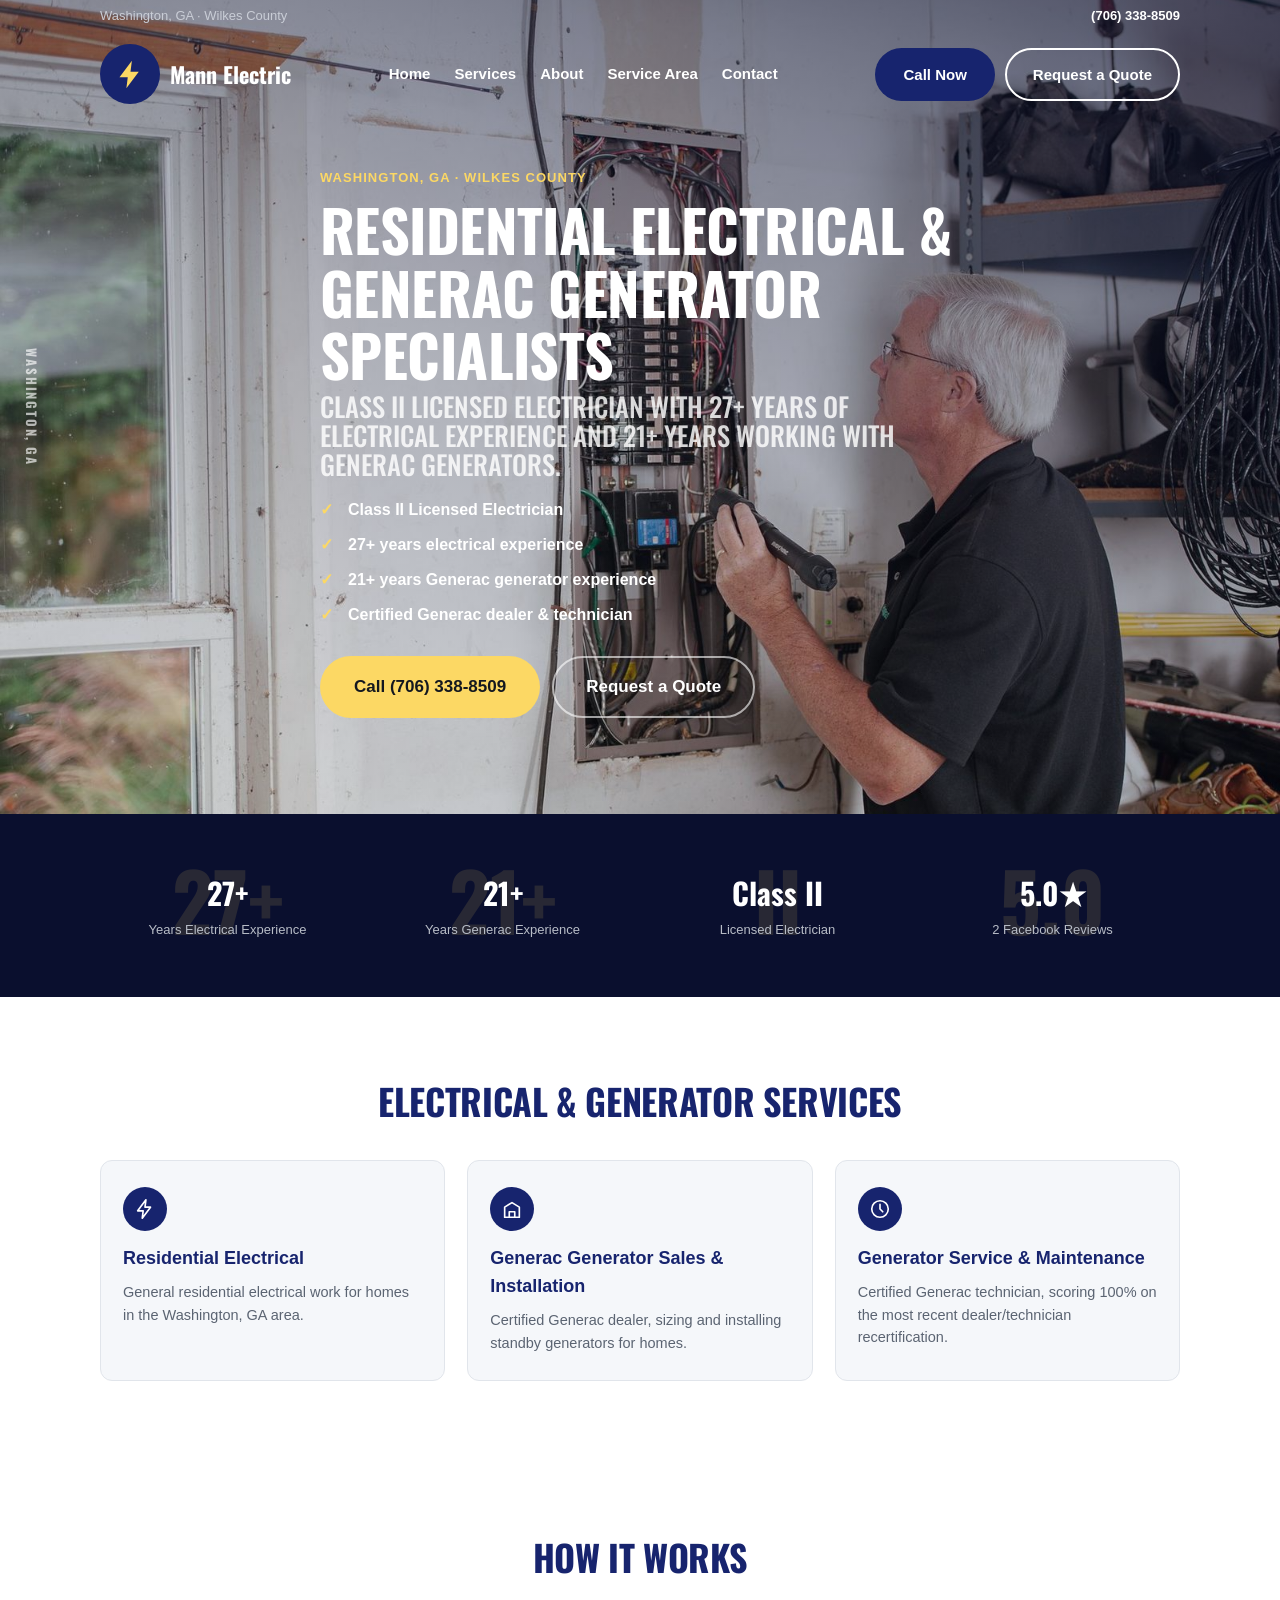
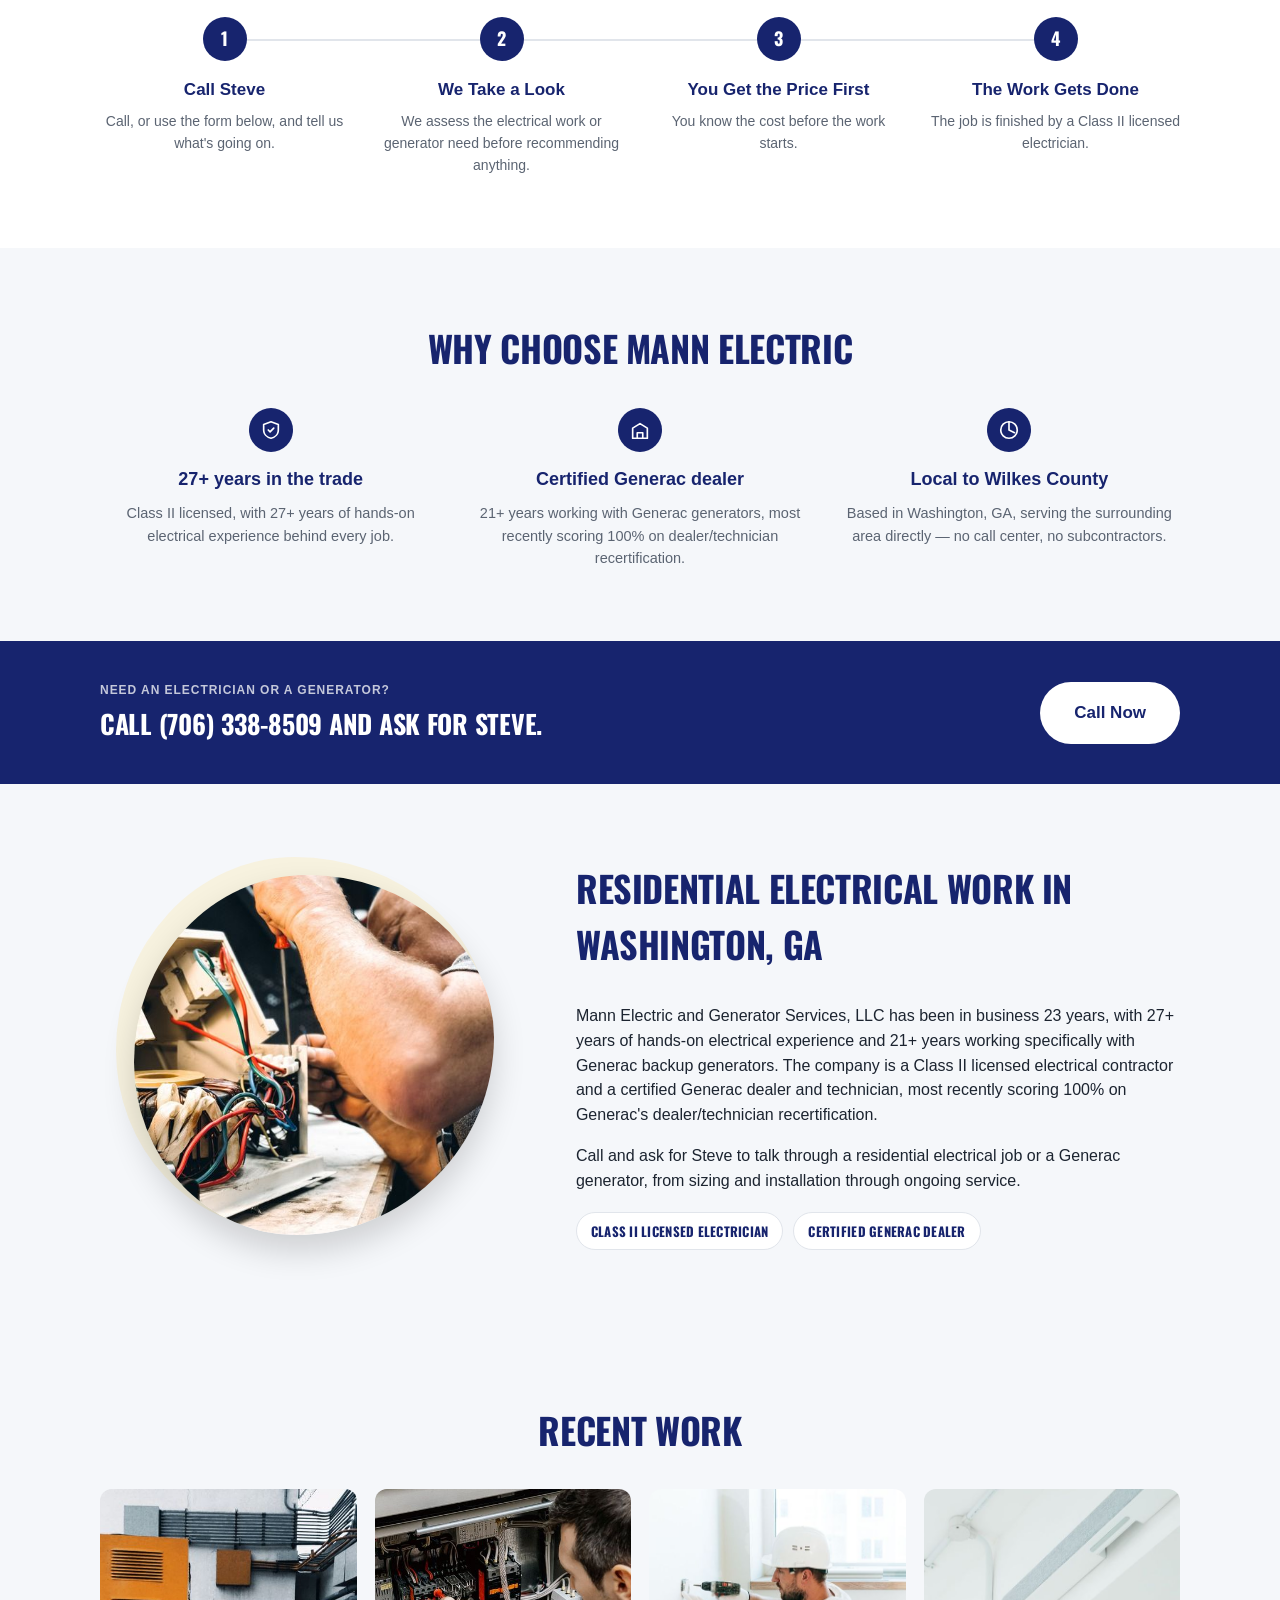
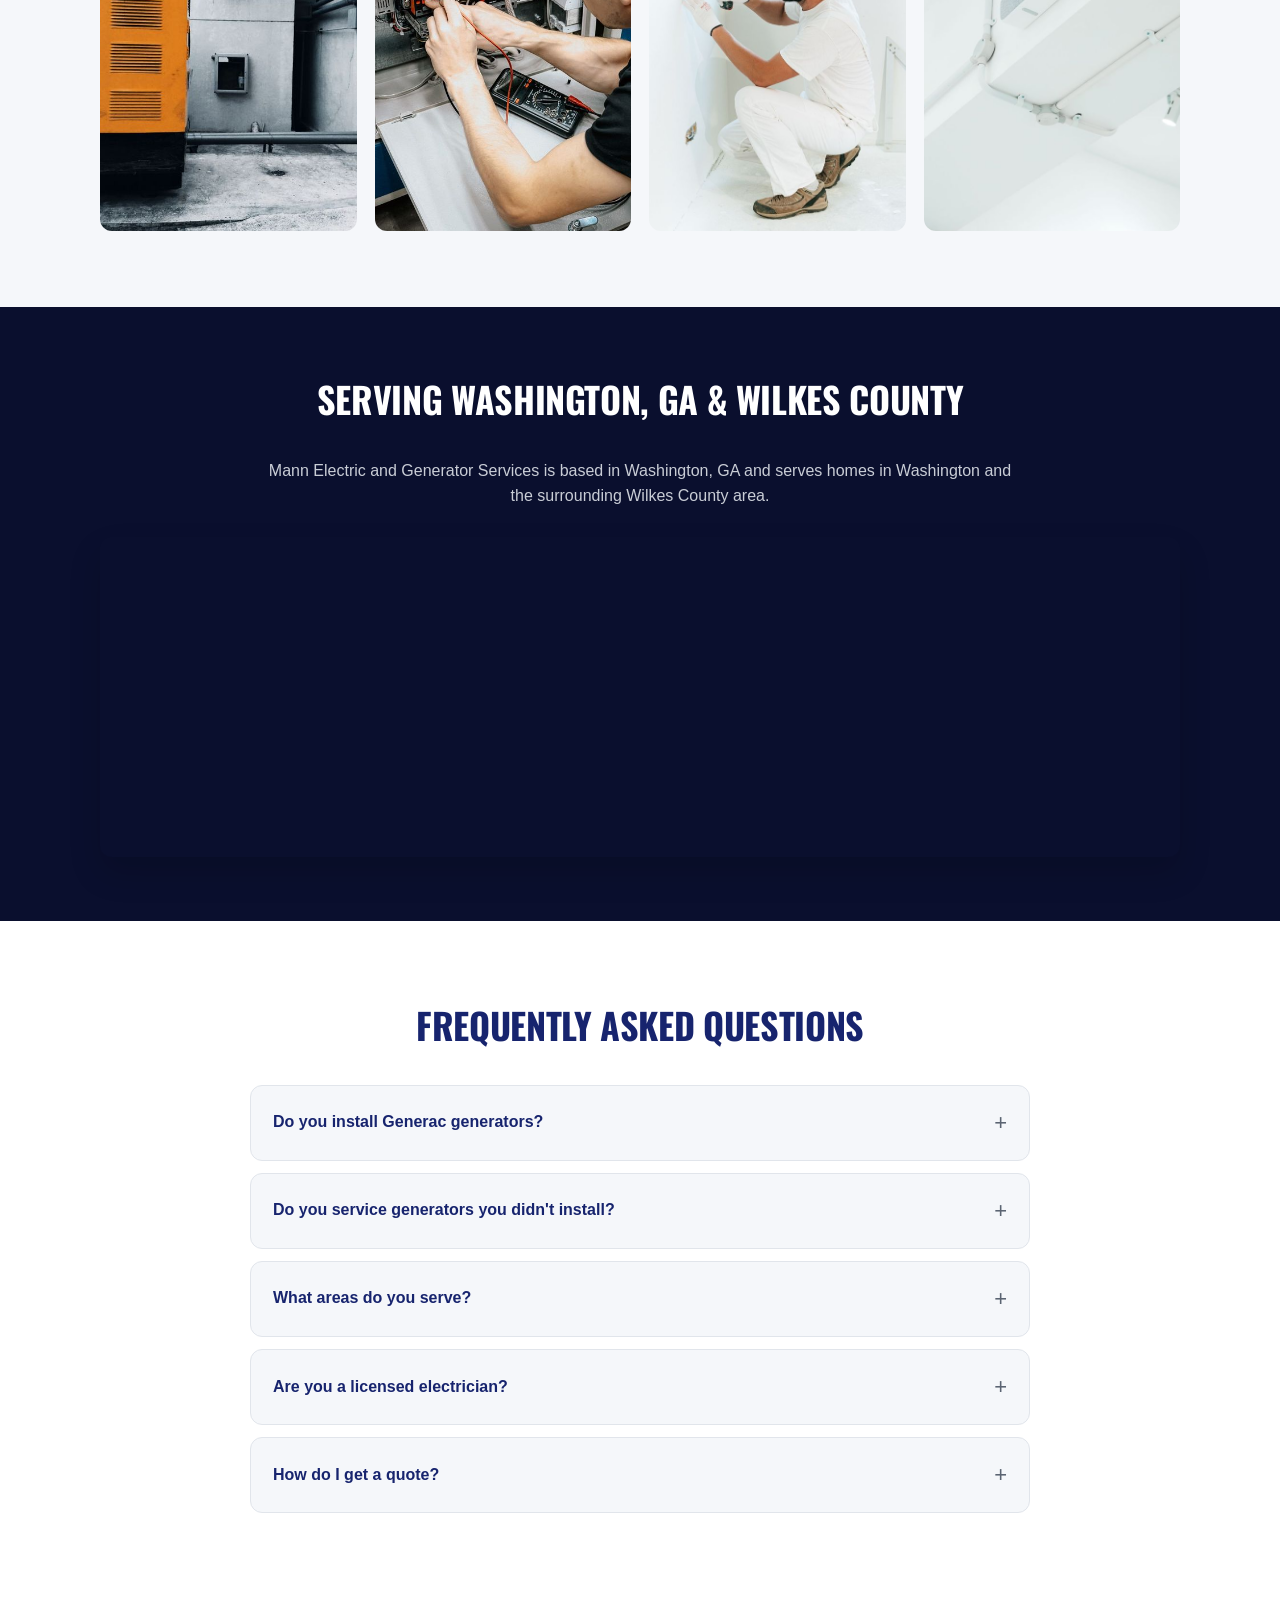
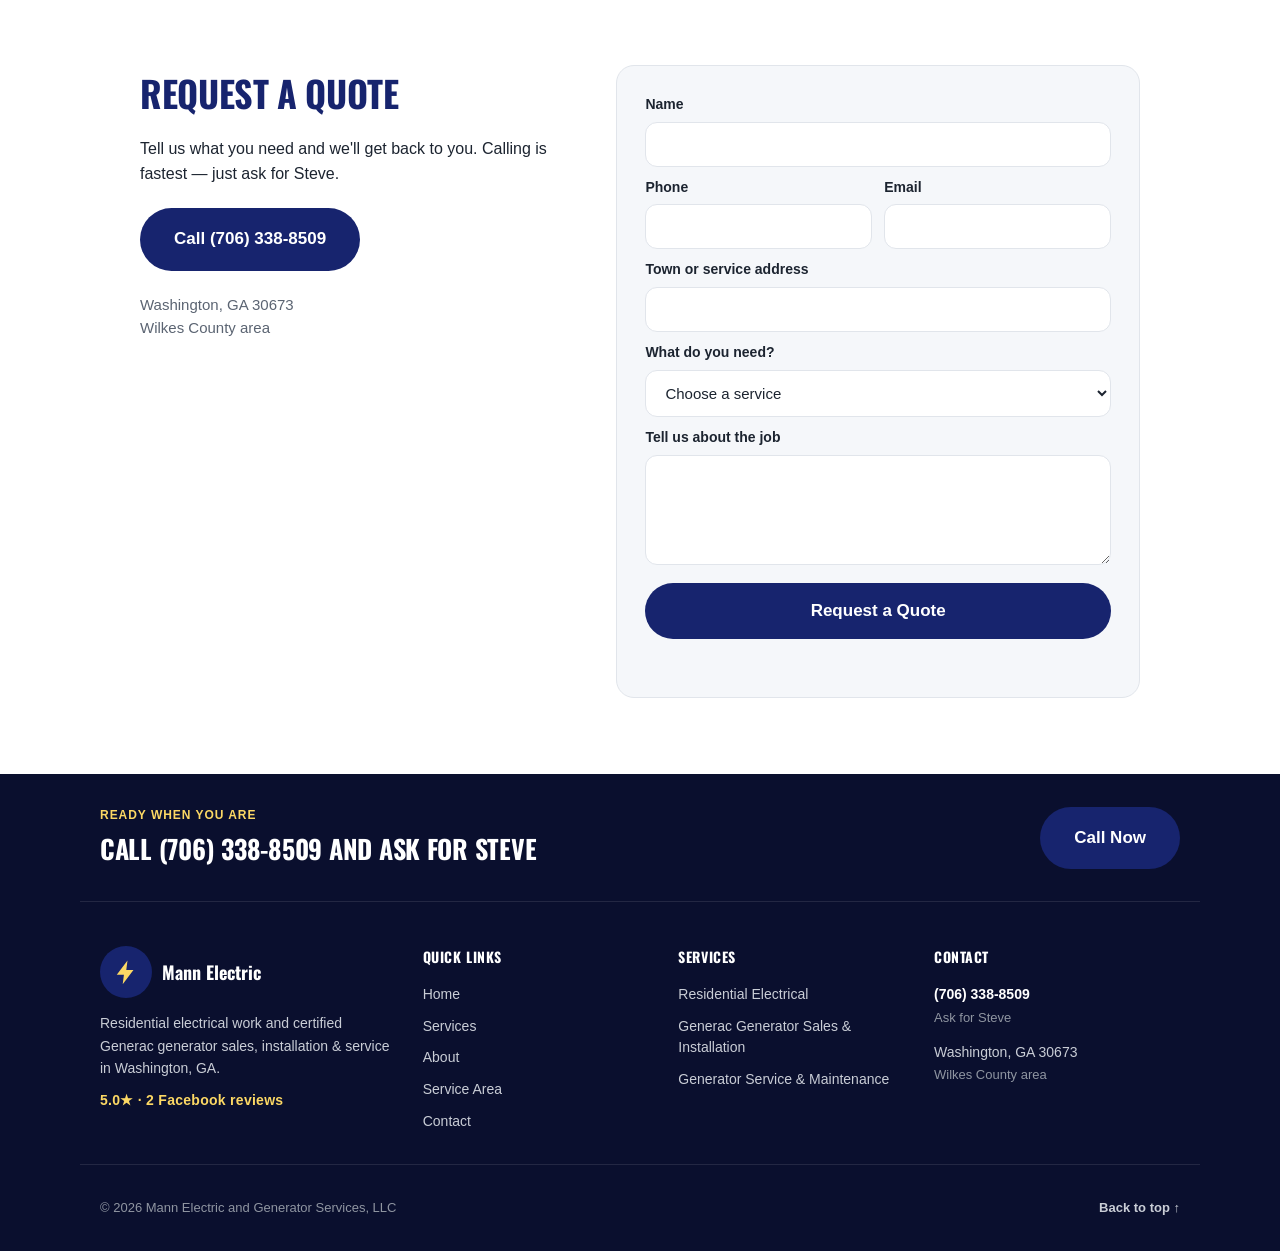
==== index.html @ 455d9d8c "Free homepage rebuild for Mann Electric and Generator Services, LLC (Washington, GA) Built with the " ====
<!DOCTYPE html>
<!--
  Built from the WLM electrician-website-generator base for Mann Electric and Generator Services, LLC
  (Washington, GA). Sourced facts only — see README.md for what is real vs stock and why several base
  sections (Reviews testimonials, Guarantee band, hours, email) were reduced or dropped: no verbatim
  review text, no stated hours, no guarantee, and no published email were found for this prospect.
  Section order: header, hero, stats, services, how it works, why us, CTA banner, about, gallery +
  lightbox, service area, FAQ, contact form, footer, sticky call bar.
-->
<html lang="en">
<head>
<meta charset="UTF-8">
<meta name="viewport" content="width=device-width, initial-scale=1.0">
<title>Washington, GA Electrician &amp; Generac Dealer | Mann Electric</title>
<meta name="description" content="Residential electrical work and certified Generac generator sales, installation &amp; service in Washington, GA. Class II licensed. Call (706) 338-8509.">
<meta name="robots" content="index, follow">
<meta property="og:type" content="website">
<meta property="og:site_name" content="Mann Electric and Generator Services, LLC">
<meta property="og:title" content="Washington, GA Electrician &amp; Generac Dealer | Mann Electric">
<meta property="og:description" content="Residential electrical work and certified Generac generator sales, installation &amp; service in Washington, GA. Call (706) 338-8509.">
<meta property="og:locale" content="en_US">
<meta name="twitter:card" content="summary_large_image">
<meta name="twitter:title" content="Washington, GA Electrician &amp; Generac Dealer | Mann Electric">
<meta name="twitter:description" content="Residential electrical work and certified Generac generator sales, installation &amp; service in Washington, GA.">
<!-- TODO before launch: add <link rel="canonical">, og:url, and og:image / twitter:image
     (needs a real domain and a hosted image; a data: URI won't work for social scrapers). -->
<script type="application/ld+json">
{
  "@context": "https://schema.org",
  "@type": "Electrician",
  "name": "Mann Electric and Generator Services, LLC",
  "telephone": "+1-706-338-8509",
  "address": { "@type": "PostalAddress", "addressLocality": "Washington", "addressRegion": "GA", "postalCode": "30673", "addressCountry": "US" },
  "areaServed": [{ "@type": "City", "name": "Washington, GA" }],
  "sameAs": ["https://www.facebook.com/p/Mann-Electric-and-Generator-Services-LLC-100090410940254/"]
}
</script>
<link rel="preconnect" href="https://fonts.googleapis.com">
<link rel="preconnect" href="https://fonts.gstatic.com" crossorigin>
<link href="https://fonts.googleapis.com/css2?family=Oswald:wght@500;700&family=Playfair+Display:wght@600&display=swap" rel="stylesheet">
<style>
/* ============ Design tokens ============
   Swap these per-business. Pull the primary/accent from the business's real
   logo/brand if they have one — sample the actual pixel colors (PIL/Pillow)
   rather than eyeballing a hex value, it's consistently more accurate.
   Otherwise this navy/amber pairing reads as "trades/trust" without looking
   like a template. Keep it to ONE dominant accent color doing all the
   CTA/heading work; a second brand color (if any) should stay a sparing
   accent (underlines, stat ghost numerals) rather than a second competing
   button color. Dark sections use a near-black ink rather than a second
   brand color — see "Modern visual design patterns" in references/patterns.md. */
:root {
  --color-primary: #17246e;   /* SWAP: brand primary (pixel-sample the logo) */
  --color-primary-dark: #0e1850;
  --color-ink: #0a0f2e;          /* near-black — full-bleed section bands */
  --color-accent: #fcd864; /* SWAP: brand accent (CTA on hero, ghost numerals, footer rating) */       /* amber — sparing use only (underlines, ghost numerals) */
  --color-accent-dark: #e6bd3a;
  --color-text: #1c2430;
  --color-text-muted: #5b6472;
  --color-bg: #ffffff;
  --color-bg-alt: #f5f7fa;
  --color-border: #e1e5eb;
  --font-body: -apple-system, BlinkMacSystemFont, "Segoe UI", Roboto, Helvetica, Arial, sans-serif;
  --font-heading: "Oswald", var(--font-body);
  --radius: 12px;
  --radius-pill: 999px;
  --shadow: 0 2px 10px rgba(0,0,0,.08);
  --shadow-lift: 0 16px 32px rgba(0,0,0,.16);
}

* { box-sizing: border-box; }
html { scroll-behavior: smooth; }
body {
  margin: 0;
  font-family: var(--font-body);
  color: var(--color-text);
  background: var(--color-bg);
  line-height: 1.55;
}
img { max-width: 100%; display: block; }
a { color: inherit; }
.wrap { max-width: 1120px; margin: 0 auto; padding: 0 20px; }

.skip-link {
  position: absolute; left: -999px; top: 0; background: #fff; color: #000;
  padding: 10px 16px; z-index: 100;
}
.skip-link:focus { left: 10px; top: 10px; }

/* Scroll-reveal: opacity + slight rise, disabled outright for reduced-motion.
   Motion is decoration only — never applied to phone numbers or CTAs. */
.reveal { opacity: 0; transform: translateY(16px); transition: opacity .5s ease, transform .5s ease; }
.reveal.is-visible { opacity: 1; transform: translateY(0); }
@media (prefers-reduced-motion: reduce) {
  .reveal { opacity: 1; transform: none; transition: none; }
}

/* ============ Buttons ============ */
.btn {
  display: inline-block;
  padding: 13px 26px;
  border-radius: var(--radius-pill);
  font-weight: 600;
  text-decoration: none;
  border: 2px solid transparent;
  cursor: pointer;
  font-size: 15px;
  transition: background .15s ease, color .15s ease, border-color .15s ease, transform .15s ease;
}
.btn-primary { background: var(--color-primary); color: #fff; }
.btn-primary:hover { background: var(--color-primary-dark); }
.btn-outline { background: transparent; border-color: currentColor; }
.btn-outline:hover { background: rgba(0,0,0,.05); }
.btn-lg { padding: 16px 32px; font-size: 17px; }

/* ============ Header (transparent over the full-bleed hero photo, solid once scrolled) ============
   position: absolute at rest — NOT sticky — so the hero photo starts at true y=0 behind it;
   .is-scrolled (toggled in the footer script as soon as scrollY > 12) switches it to fixed with
   a solid background, which is normal sticky-header behavior for the rest of the page. */
.site-header { position: absolute; top: 0; left: 0; right: 0; z-index: 50; }
.site-header.is-scrolled { position: fixed; }

/* Once the header is fixed (scrolled), a bare anchor jump (skip-link, back-to-top, the footer's
   real #services link) lands the target flush with the viewport's true top — right where the
   fixed header now sits, burying the section's own heading under it. scroll-margin-top offsets
   the landing spot by the scrolled header's real height (measured: ~98px desktop, ~53px under
   the 640px breakpoint where the topbar is already hidden) plus a little breathing room. */
#main, #services, #about, #reviews, #service-area, #contact { scroll-margin-top: 112px; }
@media (max-width: 640px) {
  #main, #services, #about, #reviews, #service-area, #contact { scroll-margin-top: 66px; }
}

.topbar {
  background: transparent;
  color: #c9cdd6;
  font-size: 13px;
  transition: background .3s ease;
}
.site-header.is-scrolled .topbar { background: var(--color-ink); }
.topbar-inner {
  display: flex; flex-wrap: wrap; gap: 8px 20px;
  justify-content: space-between; align-items: center;
  padding: 6px 20px;
}
.topbar-phone { color: #fff; font-weight: 700; text-decoration: none; }
/* The topbar is sticky-header chrome that eats a disproportionate chunk of a
   phone viewport on every scroll position. The phone number is already a
   persistent nav button and a persistent bottom bar on mobile, so the topbar
   (hours + address) is redundant below this width — drop it to give content
   the room back. */
@media (max-width: 640px) {
  .topbar { display: none; }
}

.main-nav {
  display: flex; align-items: center; justify-content: space-between;
  gap: 16px; padding: 12px 20px;
  background: transparent;
  border-bottom: 1px solid transparent;
  transition: padding .2s ease, box-shadow .2s ease, background .3s ease, border-color .3s ease, backdrop-filter .3s ease;
}
.site-header.is-scrolled .main-nav {
  padding: 6px 20px; box-shadow: var(--shadow);
  background: rgba(255,255,255,.9);
  backdrop-filter: saturate(180%) blur(8px);
  border-bottom-color: var(--color-border);
}
.logo { display: flex; align-items: center; gap: 10px; text-decoration: none; }
.logo-badge {
  width: 60px; height: 60px; border-radius: 50%; overflow: hidden;
  position: relative; flex-shrink: 0; background: #fff;
  box-shadow: inset 0 0 0 1px var(--color-border);
  transition: width .2s ease, height .2s ease;
}
.site-header.is-scrolled .logo-badge { width: 46px; height: 46px; }
.logo-badge img { width: 100%; height: 100%; object-fit: cover; }
.logo-text {
  font-family: var(--font-heading); font-size: 22px; font-weight: 700;
  color: var(--color-primary); letter-spacing: -0.01em; text-transform: uppercase;
}
.nav-links { list-style: none; display: flex; gap: 24px; margin: 0; padding: 0; }
.nav-links a { text-decoration: none; font-weight: 600; font-size: 15px; color: #fff; transition: color .3s ease; }
.site-header.is-scrolled .nav-links a { color: var(--color-text); }
.nav-links a:hover { color: var(--color-accent); }
.site-header.is-scrolled .nav-links a:hover { color: var(--color-primary); }
.nav-ctas { display: flex; gap: 10px; }
.nav-ctas .btn-outline { border-color: #fff; color: #fff; transition: color .3s ease, border-color .3s ease; }
.site-header.is-scrolled .nav-ctas .btn-outline { border-color: var(--color-primary); color: var(--color-primary); }

/* Hamburger toggle — hidden on desktop, shown under the mobile breakpoint */
.menu-toggle {
  display: none; flex-direction: column; justify-content: center; align-items: center;
  gap: 5px; width: 40px; height: 40px; padding: 8px; margin: 0;
  background: transparent; border: none; cursor: pointer; flex-shrink: 0;
}
.menu-toggle span {
  display: block; width: 100%; height: 2px; background: #fff;
  border-radius: 2px; transition: transform .2s ease, opacity .2s ease, background .3s ease;
}
.site-header.is-scrolled .menu-toggle span { background: var(--color-primary); }
.menu-toggle[aria-expanded="true"] span:nth-child(1) { transform: translateY(7px) rotate(45deg); }
.menu-toggle[aria-expanded="true"] span:nth-child(2) { opacity: 0; }
.menu-toggle[aria-expanded="true"] span:nth-child(3) { transform: translateY(-7px) rotate(-45deg); }

/* Mobile dropdown menu — holds the nav links AND the Call/Estimate buttons on
   mobile, since there's no room for them in the header bar itself. Anchored
   under the header as a floating panel so it overlays the page instead of
   pushing content down. */
.mobile-menu {
  display: none;
  position: absolute; top: 100%; left: 0; right: 0;
  background: #fff; border-bottom: 1px solid var(--color-border);
  box-shadow: var(--shadow-lift);
  padding: 8px 20px 24px;
}
.mobile-menu.is-open { display: block; }
.mobile-menu-links { list-style: none; margin: 0; padding: 0; display: grid; }
.mobile-menu-links a {
  display: block; padding: 14px 2px; font-weight: 600; font-size: 16px;
  text-decoration: none; color: var(--color-text); border-bottom: 1px solid var(--color-border);
}
.mobile-menu-ctas { display: grid; gap: 10px; margin-top: 16px; }
.mobile-menu-ctas .btn { text-align: center; width: 100%; }
.mobile-menu-ctas .btn-outline { border-color: var(--color-primary); color: var(--color-primary); }

@media (max-width: 860px) {
  .nav-links { display: none; }  /* desktop inline nav — replaced by the mobile menu below */
  .nav-ctas { display: none; }   /* header buttons — moved into the mobile menu, not the header bar */
  .menu-toggle { display: flex; }
  .main-nav { position: relative; flex-wrap: nowrap; }
}
@media (min-width: 861px) {
  .mobile-menu { display: none !important; }
}

/* ============ Hero (premium/editorial tier — full-bleed photo, not boxed) ============
   Photo fills the section edge-to-edge with a dark gradient overlay for legibility; copy sits
   on top in a single column. Pairs with the transparent-over-photo header below: the header is
   taken out of flow (position: absolute) so the hero starts at true y=0 behind it, then swaps
   to position: fixed with a solid background once .is-scrolled is set (see site-header rules) —
   position: sticky does NOT work for this, it still reserves its own flow space. */
.hero {
  position: relative; min-height: 86vh; display: flex; align-items: center;
  overflow: hidden; background: var(--color-ink); color: #fff;
}
.hero-bg-photo {
  position: absolute; inset: 0; width: 100%; height: 100%; object-fit: cover; z-index: 0;
}
.hero::before {
  content: ""; position: absolute; inset: 0; z-index: 1; pointer-events: none;
  background: linear-gradient(200deg, rgba(8,12,46,.62) 0%, rgba(8,12,46,.28) 50%, rgba(8,12,46,.08) 100%);
}
.hero-inner {
  position: relative; z-index: 2;
  /* Longhand only — a shorthand `padding: Xpx 0 Ypx` here would silently wipe the horizontal
     padding .wrap already supplies (documented pitfall; verified with getComputedStyle below). */
  padding-top: 168px; padding-bottom: 96px;
}
.hero-copy { max-width: 640px; }
.eyebrow {
  text-transform: uppercase; letter-spacing: .08em; font-size: 13px;
  font-weight: 700; color: var(--color-accent); margin: 0 0 10px;
}
.hero h1 {
  font-family: var(--font-heading); font-size: clamp(34px, 5.2vw, 58px);
  line-height: 1.08; margin: 0 0 20px; color: #fff;
  text-transform: uppercase; letter-spacing: -0.01em;
}
.hero h1 .h1-sub {
  display: block; font-size: 0.46em; letter-spacing: 0;
  color: rgba(255,255,255,.82); font-weight: 500; margin-top: 6px;
}
.trust-bullets { list-style: none; margin: 0 0 28px; padding: 0; display: grid; gap: 10px; }
.trust-bullets li { font-weight: 600; padding-left: 28px; position: relative; }
.trust-bullets li::before {
  content: "✓"; position: absolute; left: 0; color: var(--color-accent); font-weight: 800;
}
.hero-ctas { display: flex; gap: 12px; flex-wrap: wrap; }

/* Rotated vertical edge label — a near-zero-cost editorial detail (see "Premium/editorial
   design tier" in references/patterns.md). Hidden on narrow phones where there's no room. */
.hero-edge-label {
  position: absolute; left: 22px; top: 50%; transform: translateY(-50%);
  writing-mode: vertical-rl; text-orientation: mixed;
  color: rgba(255,255,255,.65); font-family: var(--font-heading); font-weight: 700;
  letter-spacing: .14em; font-size: 13px; text-transform: uppercase; z-index: 2;
}
@media (max-width: 700px) { .hero-edge-label { display: none; } }

.photo-placeholder {
  background: repeating-linear-gradient(45deg, #dde3ec, #dde3ec 12px, #eef1f6 12px, #eef1f6 24px);
  border: 2px dashed #b7c0cf;
  border-radius: var(--radius);
  min-height: 280px;
  display: flex; align-items: center; justify-content: center;
  color: #5b6472; font-weight: 700; text-align: center; padding: 20px;
}

@media (max-width: 700px) {
  .hero { min-height: 78vh; }
}

/* ============ Trust stats bar (ghost-numeral treatment) ============
   data-ghost repeats the stat value as a huge, low-opacity watermark behind
   it — the single highest-payoff visual device found in the modern-design
   research. font-size uses clamp(), not a fixed px — a fixed size overflows
   into the neighboring column on narrow phones. */
.stats-bar { background: var(--color-ink); color: #fff; padding: 44px 0; }
.stats-grid {
  display: grid; grid-template-columns: repeat(4, 1fr); gap: 20px; text-align: center;
}
.stat { position: relative; padding: 12px 8px; overflow: hidden; }
.stat::before {
  content: attr(data-ghost);
  position: absolute; top: 50%; left: 50%; transform: translate(-50%, -55%);
  font-family: var(--font-heading); font-size: clamp(36px, 12vw, 80px); font-weight: 700;
  color: var(--color-accent); opacity: .12; white-space: nowrap; z-index: 0;
  pointer-events: none;
}
.stat-value { position: relative; z-index: 1; display: block; font-family: var(--font-heading); font-size: 30px; font-weight: 700; }
.stat-label { position: relative; z-index: 1; display: block; font-size: 13px; color: #b7bcc6; margin-top: 4px; }
@media (max-width: 700px) { .stats-grid { grid-template-columns: repeat(2, 1fr); } }

/* ============ Services ============ */
.services { padding: 76px 0; }
.services h2, .about h2, .testimonials h2, .service-area h2, .guarantee h2, .contact h2,
.process h2, .why-us h2, .gallery h2, .faq h2 {
  font-family: var(--font-heading); text-transform: uppercase; letter-spacing: -0.01em;
  font-size: clamp(26px, 3.4vw, 36px); color: var(--color-primary); margin: 0 0 32px; text-align: center;
}
.service-area h2 { color: #fff; }
.services-grid { display: grid; grid-template-columns: repeat(3, 1fr); gap: 22px; }
.service-card {
  background: var(--color-bg-alt); border-radius: var(--radius); padding: 26px 22px;
  border: 1px solid var(--color-border);
  transition: transform .2s ease, box-shadow .2s ease, border-color .2s ease;
}
.service-card:hover { transform: translateY(-6px); box-shadow: var(--shadow-lift); border-color: transparent; }
.service-icon {
  width: 44px; height: 44px; border-radius: 50%; background: var(--color-primary);
  display: flex; align-items: center; justify-content: center; margin-bottom: 14px;
}
.service-icon svg { width: 22px; height: 22px; stroke: #fff; fill: none; }
.service-card h3 { margin: 0 0 8px; color: var(--color-primary); font-size: 18px; }
.service-card p { margin: 0; color: var(--color-text-muted); font-size: 14.5px; }
@media (max-width: 860px) { .services-grid { grid-template-columns: repeat(2, 1fr); } }
@media (max-width: 560px) { .services-grid { grid-template-columns: 1fr; } }

/* ============ How It Works (process steps) ============ */
.process { padding: 72px 0; background: var(--color-bg); }
.process-grid { display: grid; grid-template-columns: repeat(4, 1fr); gap: 28px; position: relative; }
.process-grid::before {
  content: ""; position: absolute; top: 22px; left: 12.5%; right: 12.5%; height: 2px;
  background: var(--color-border); z-index: 0;
}
.process-step { position: relative; z-index: 1; text-align: center; }
.process-num {
  display: flex; align-items: center; justify-content: center; margin: 0 auto 16px;
  width: 44px; height: 44px; border-radius: 50%; background: var(--color-primary);
  color: #fff; font-family: var(--font-heading); font-weight: 700; font-size: 18px;
}
.process-step h3 { margin: 0 0 8px; color: var(--color-primary); font-size: 17px; }
.process-step p { margin: 0; color: var(--color-text-muted); font-size: 14px; }
@media (max-width: 860px) {
  .process-grid { grid-template-columns: 1fr 1fr; gap: 32px 20px; }
  .process-grid::before { display: none; }
}
@media (max-width: 480px) { .process-grid { grid-template-columns: 1fr; } }

/* ============ Why Choose Us ============ */
.why-us { padding: 72px 0; background: var(--color-bg-alt); }
.why-us-grid { display: grid; grid-template-columns: repeat(3, 1fr); gap: 28px; }
.why-us-item { text-align: center; }
.why-us-item .service-icon { margin: 0 auto 14px; }
.why-us-item h3 { margin: 0 0 8px; color: var(--color-primary); font-size: 18px; }
.why-us-item p { margin: 0; color: var(--color-text-muted); font-size: 14.5px; }
@media (max-width: 700px) { .why-us-grid { grid-template-columns: 1fr; gap: 32px; } }

/* ============ Mid-page CTA banner ============ */
.cta-banner { background: var(--color-primary); padding: 40px 0; }
.cta-banner-inner {
  display: flex; align-items: center; justify-content: space-between; gap: 20px; flex-wrap: wrap;
}
.cta-banner-eyebrow {
  margin: 0 0 4px; text-transform: uppercase; letter-spacing: .08em; font-size: 12px;
  font-weight: 700; color: rgba(255,255,255,.75);
}
.cta-banner h3 {
  margin: 0; font-family: var(--font-heading); text-transform: uppercase;
  font-size: clamp(19px, 2.4vw, 26px); color: #fff; letter-spacing: -0.01em;
}
.cta-banner .btn-primary { background: #fff; color: var(--color-primary); }
.cta-banner .btn-primary:hover { background: var(--color-bg-alt); }
@media (max-width: 560px) { .cta-banner-inner { flex-direction: column; text-align: center; } }

/* ============ About (blob-crop photo) ============
   A shaped (circle/blob) crop is the best fix for a stock or otherwise
   imperfect photo looking like an obvious placeholder rather than a
   deliberate design choice. */
.about { background: var(--color-bg-alt); padding: 76px 0; }
.about-inner { display: grid; grid-template-columns: .85fr 1.2fr; gap: 48px; align-items: center; }
.about-copy h2 { text-align: left; }
.about-media { position: relative; aspect-ratio: 1 / 1; max-width: 360px; margin: 0 auto; }
.about-media::before {
  content: ""; position: absolute; inset: -18px 6px 6px -18px;
  background: var(--color-accent); opacity: .18; border-radius: 48% 52% 55% 45% / 52% 45% 55% 48%;
  z-index: 0;
}
.about-media img.stock-photo {
  position: relative; z-index: 1; width: 100%; height: 100%; object-fit: cover;
  border-radius: 48% 52% 55% 45% / 52% 45% 55% 48%;
  box-shadow: var(--shadow-lift);
}
@media (max-width: 860px) { .about-inner { grid-template-columns: 1fr; } }
.badges { display: flex; flex-wrap: wrap; gap: 10px; margin-top: 18px; }
.badge {
  display: inline-block; padding: 8px 14px; border-radius: var(--radius-pill);
  background: var(--color-bg); border: 1px solid var(--color-border);
  font-family: var(--font-heading); font-size: 13px; font-weight: 700;
  text-transform: uppercase; letter-spacing: .02em; color: var(--color-primary);
}

/* ============ Testimonials ============ */
.testimonials { padding: 76px 0; text-align: center; background: var(--color-bg); }
.testimonial-grid { display: grid; grid-template-columns: repeat(3, 1fr); gap: 20px; margin-bottom: 32px; text-align: left; }
.testimonial {
  margin: 0; background: var(--color-bg-alt); border-left: 4px solid var(--color-primary);
  padding: 22px; border-radius: var(--radius); display: flex; flex-direction: column;
  transition: transform .2s ease, box-shadow .2s ease;
}
.testimonial:hover { transform: translateY(-6px); box-shadow: var(--shadow-lift); }
.testimonial p { margin: 0 0 10px; font-style: italic; font-size: 14.5px; }
.testimonial cite { font-weight: 700; font-style: normal; color: var(--color-text-muted); margin-top: auto; }
@media (max-width: 900px) { .testimonial-grid { grid-template-columns: 1fr 1fr; } }
@media (max-width: 620px) { .testimonial-grid { grid-template-columns: 1fr; } }

/* ============ Recent Work gallery ============ */
.gallery { padding: 76px 0; background: var(--color-bg-alt); }
.gallery-grid { display: grid; grid-template-columns: repeat(4, 1fr); gap: 18px; }
/* .gallery-item is a real <button> (so it's keyboard/screen-reader operable), reset to look
   like the plain photo tile it replaces. */
.gallery-item {
  min-height: 0; aspect-ratio: 1 / 1; padding: 0; font-size: 13px;
  border: none; background: none; cursor: pointer; border-radius: var(--radius);
  display: block; width: 100%;
}
.gallery-item.photo-placeholder { padding: 12px; border-radius: var(--radius); }
img.stock-photo.gallery-photo {
  width: 100%; height: 100%; aspect-ratio: 1 / 1; object-fit: cover; border-radius: var(--radius);
  transition: transform .3s ease, box-shadow .3s ease;
}
.gallery-item:hover img.stock-photo.gallery-photo { transform: translateY(-4px); box-shadow: var(--shadow-lift); }
@media (max-width: 860px) { .gallery-grid { grid-template-columns: repeat(2, 1fr); } }

/* ============ Gallery lightbox ============
   Plain JS, zero dependencies. Focus moves to the close button on open and is trapped inside
   the dialog until closed; Escape closes and returns focus to the thumbnail that opened it. */
.lightbox {
  position: fixed; inset: 0; z-index: 200;
  display: flex; align-items: center; justify-content: center;
}
.lightbox[hidden] { display: none; }
.lightbox-backdrop { position: absolute; inset: 0; background: rgba(6,8,14,.9); }
.lightbox-content {
  position: relative; z-index: 1; max-width: min(900px, 92vw); max-height: 88vh;
  display: flex; flex-direction: column; align-items: center; gap: 12px;
}
.lightbox-img {
  max-width: 100%; max-height: 72vh; width: auto; height: auto;
  border-radius: var(--radius); box-shadow: var(--shadow-lift); display: block;
}
.lightbox-caption { color: #e7e9ee; font-size: 14px; text-align: center; margin: 0; max-width: 640px; }
.lightbox-close {
  position: absolute; top: -44px; right: 0; background: none; border: none; color: #fff;
  font-size: 32px; line-height: 1; cursor: pointer; padding: 4px 8px;
}
.lightbox-nav {
  position: absolute; top: 50%; transform: translateY(-50%);
  background: rgba(255,255,255,.12); border: none; color: #fff; width: 44px; height: 44px;
  border-radius: 50%; font-size: 26px; line-height: 1; cursor: pointer;
}
.lightbox-nav:hover { background: rgba(255,255,255,.24); }
.lightbox-prev { left: -56px; }
.lightbox-next { right: -56px; }
@media (max-width: 700px) {
  .lightbox-prev { left: 6px; }
  .lightbox-next { right: 6px; }
  .lightbox-close { top: -40px; }
}

/* ============ Service area (dark ink band) ============ */
.service-area { background: var(--color-ink); color: #fff; padding: 64px 0; text-align: center; }
.service-area-list { color: #c9cdd6; max-width: 760px; margin: 0 auto 28px; }
.map-embed { border-radius: var(--radius); overflow: hidden; box-shadow: var(--shadow-lift); }
.map-embed iframe { width: 100%; height: 320px; border: 0; display: block; filter: grayscale(.15); }

/* ============ FAQ (native details/summary accordion, zero JS) ============ */
.faq { padding: 76px 0; background: var(--color-bg); }
.faq-list { max-width: 780px; margin: 0 auto; display: grid; gap: 12px; }
.faq-item {
  background: var(--color-bg-alt); border: 1px solid var(--color-border); border-radius: var(--radius);
  padding: 4px 22px;
}
.faq-item summary {
  padding: 16px 0; font-weight: 700; color: var(--color-primary); cursor: pointer;
  list-style: none; display: flex; align-items: center; justify-content: space-between; gap: 16px;
}
.faq-item summary::-webkit-details-marker { display: none; }
.faq-item summary::after {
  content: "+"; font-size: 22px; font-weight: 400; color: var(--color-text-muted);
  flex-shrink: 0; transition: transform .2s ease;
}
.faq-item[open] summary::after { transform: rotate(45deg); }
.faq-item p { margin: 0 0 18px; color: var(--color-text-muted); font-size: 14.5px; }

/* ============ Guarantee ============ */
.guarantee { padding: 64px 0; text-align: center; background: var(--color-bg-alt); }
.guarantee-inner { max-width: 720px; margin: 0 auto; }
.guarantee blockquote { margin: 16px 0; font-style: italic; color: var(--color-text-muted); border-left: 3px solid var(--color-accent); padding-left: 16px; text-align: left; display: inline-block; }

/* ============ Contact ============ */
.contact { background: var(--color-bg); padding: 76px 0; text-align: center; }
.contact-inner { max-width: 520px; margin: 0 auto; }
.contact-inner .btn { margin-top: 22px; }
.contact-divider {
  margin: 22px 0 0; font-size: 13px; color: var(--color-text-muted);
  display: flex; align-items: center; gap: 12px;
}
.contact-divider::before, .contact-divider::after { content: ""; flex: 1; height: 1px; background: var(--color-border); }
.contact-form { display: grid; gap: 12px; margin-top: 20px; text-align: left; }
.contact-form input, .contact-form textarea {
  padding: 13px 15px; border: 1px solid var(--color-border); border-radius: var(--radius);
  font-family: inherit; font-size: 15px;
}
.contact-form textarea { min-height: 100px; resize: vertical; }

/* ============ Footer ============
   Not a bare 3-line block: a CTA band, a 4-column grid, a bottom bar. */
.site-footer { background: var(--color-ink); color: #c9cdd6; font-size: 14px; }

.footer-cta {
  display: flex; align-items: center; justify-content: space-between; gap: 20px;
  flex-wrap: wrap; padding-top: 32px; padding-bottom: 32px;
  border-bottom: 1px solid rgba(255,255,255,.1);
}
.footer-cta-eyebrow {
  margin: 0 0 4px; text-transform: uppercase; letter-spacing: .08em; font-size: 12px;
  font-weight: 700; color: var(--color-accent);
}
.footer-cta h3 {
  margin: 0; font-family: var(--font-heading); text-transform: uppercase;
  font-size: clamp(19px, 2.4vw, 26px); color: #fff; letter-spacing: -0.01em;
}

.footer-grid {
  display: grid; grid-template-columns: 1.3fr 1fr 1fr 1.1fr; gap: 32px;
  padding-top: 44px; padding-bottom: 32px;
}
.footer-col h4 {
  margin: 0 0 16px; color: #fff; font-family: var(--font-heading);
  text-transform: uppercase; font-size: 14px; letter-spacing: .04em;
}
.footer-brand .footer-logo { display: flex; align-items: center; gap: 10px; margin-bottom: 14px; }
.footer-brand .footer-logo .logo-badge { width: 52px; height: 52px; }
.footer-brand .footer-logo span.logo-text { font-size: 18px; color: #fff; }
.footer-brand p { margin: 0 0 10px; line-height: 1.6; }
.footer-rating { color: var(--color-accent); font-weight: 700; letter-spacing: .02em; }
.footer-col ul { list-style: none; margin: 0; padding: 0; display: grid; gap: 10px; }
.footer-col ul a { color: #c9cdd6; text-decoration: none; }
.footer-col ul a:hover { color: #fff; }
.footer-col .contact-line { margin: 0 0 14px; }
.footer-col .contact-line a { color: #fff; text-decoration: none; font-weight: 700; }
.footer-col .contact-line .muted { display: block; color: #8f95a1; font-size: 13px; margin-top: 2px; }

.footer-bottom {
  display: flex; align-items: center; justify-content: space-between; gap: 16px;
  flex-wrap: wrap; padding-top: 20px; padding-bottom: 20px;
  border-top: 1px solid rgba(255,255,255,.1);
  font-size: 13px; color: #8f95a1;
}
.back-to-top {
  color: #c9cdd6; text-decoration: none; font-weight: 600; font-size: 13px;
  background: none; border: none; cursor: pointer; padding: 0;
}
.back-to-top:hover { color: #fff; }

@media (max-width: 860px) {
  .footer-grid { grid-template-columns: 1fr 1fr; }
  .footer-brand { grid-column: 1 / -1; }
}
@media (max-width: 560px) {
  .footer-grid { grid-template-columns: 1fr; text-align: center; }
  .footer-brand .footer-logo { justify-content: center; }
  .footer-cta { flex-direction: column; text-align: center; }
  .footer-bottom { flex-direction: column; text-align: center; }
}

/* ============ Sticky mobile CTA ============ */
.sticky-cta {
  display: none;
  position: fixed; bottom: 0; left: 0; right: 0; z-index: 60;
  background: var(--color-primary); color: #fff; text-align: center;
  padding: 14px; font-weight: 800; text-decoration: none; font-size: 16px;
}
@media (max-width: 860px) { .sticky-cta { display: block; } body { padding-bottom: 54px; } }

/* ============ Purdy Electric overrides ============
   The real logo is a horizontal wordmark (name lettered into the art itself), not an
   icon-only mark, so it replaces the base template's circular .logo-badge crop rather
   than being forced into it — a wordmark cropped to a circle would just cut off text. */
.logo-img { height: 48px; width: auto; display: block; transition: height .2s ease, filter .3s ease; }
.site-header.is-scrolled .logo-img { height: 38px; }
/* Logo ink is real-brand blue — over the transparent header on the photo it becomes an
   unreadable dark smudge, so it's shown as a white silhouette (the transparent PNG's alpha is
   preserved, only the ink color flips) until the header goes solid on scroll. Scoped to the
   header specifically — the footer logo (also .logo-img) must stay its real blue always. */
.site-header .logo-img { filter: brightness(0) invert(1) drop-shadow(0 1px 3px rgba(0,0,0,.55)); }
.site-header.is-scrolled .logo-img { filter: none; }
.footer-logo-img { height: 44px; width: auto; display: block; }
.footer-brand .footer-logo { align-items: center; }

.emergency-callout {
  text-align: center; margin: 36px 0 0; font-weight: 600; color: var(--color-text-muted);
}

/* Real photo of downtown Rome, GA (from the business's own site) paired with the map,
   rather than stretched full-bleed — the source image is small (643x160) and would look
   soft blown up much larger than this. */
.service-area-grid {
  display: grid; grid-template-columns: 1fr 1.3fr; gap: 24px; align-items: stretch; margin-top: 8px;
}
.service-area-photo {
  margin: 0; border-radius: var(--radius); overflow: hidden; box-shadow: var(--shadow-lift);
  position: relative; display: flex;
}
.service-area-photo img { width: 100%; height: 100%; object-fit: cover; min-height: 220px; }
.service-area-photo figcaption {
  position: absolute; left: 0; right: 0; bottom: 0; padding: 10px 14px;
  background: linear-gradient(0deg, rgba(20,24,31,.85), transparent);
  color: #fff; font-size: 13px; font-weight: 600; text-align: left;
}
@media (max-width: 700px) {
  .service-area-grid { grid-template-columns: 1fr; }
}

/* Labeled form fields (never placeholder-only — a listed accessibility anti-pattern) */
.form-field { display: grid; gap: 6px; }
.form-field label { font-size: 13.5px; font-weight: 600; color: var(--color-text-muted); }
.contact-form input, .contact-form textarea { width: 100%; }

/* Explicit brand-colored focus ring, rather than relying on the browser default outline */
a:focus-visible, button:focus-visible, summary:focus-visible,
input:focus-visible, textarea:focus-visible {
  outline: 2px solid var(--color-primary); outline-offset: 2px;
}

/* ============ Lewis Electric overrides ============ */
.logo-badge.bolt { background: var(--color-primary); display: flex; align-items: center; justify-content: center; box-shadow: none; }
.logo-badge.bolt svg { width: 55%; height: 55%; fill: var(--color-accent); }
.logo-text { line-height: 1; color: #fff; transition: color .3s ease; }
.site-header.is-scrolled .logo-text { color: var(--color-primary); }
.footer-brand .logo-text { color: #fff; }
.hero .btn-primary { background: var(--color-accent); color: #14181f; }
.hero .btn-primary:hover { background: #ffe58a; }
.hero .btn-outline { color: #fff; border-color: rgba(255,255,255,.6); }
.hero .btn-outline:hover { background: rgba(255,255,255,.12); }
.hero-alt-phone { margin: 18px 0 0; font-size: 14px; color: rgba(255,255,255,.8); }
.hero-alt-phone a { color: #fff; font-weight: 700; }
.about-media img.stock-photo { object-position: center; }
.gallery-item img.stock-photo.gallery-photo { aspect-ratio: 3 / 4; }
.gallery-item { aspect-ratio: 3 / 4; }

.emergency-callout { margin-top: 32px; background: var(--color-ink); color: #fff; border-radius: var(--radius); padding: 22px 26px; display: flex; gap: 16px; align-items: center; justify-content: space-between; flex-wrap: wrap; }
.emergency-callout strong { font-family: var(--font-heading); text-transform: uppercase; font-size: 20px; }
.emergency-callout span { color: #c9cdd6; display: block; font-size: 14.5px; }
.emergency-callout .btn-primary { background: var(--color-accent); color: #14181f; }

/* Testimonials: 3 across on top, 2 wider below */
.testimonial-grid { grid-template-columns: repeat(6, 1fr); }
.testimonial-grid .testimonial { grid-column: span 2; }
.testimonial-grid .testimonial:nth-child(n+4) { grid-column: span 3; }
.testimonial cite span { display: block; font-weight: 500; font-size: 12px; }
@media (max-width: 900px) { .testimonial-grid { grid-template-columns: 1fr 1fr; } .testimonial-grid .testimonial, .testimonial-grid .testimonial:nth-child(n+4) { grid-column: span 1; } .testimonial-grid .testimonial:last-child { grid-column: 1 / -1; } }
@media (max-width: 620px) { .testimonial-grid { grid-template-columns: 1fr; } .testimonial-grid .testimonial:last-child { grid-column: auto; } }
.review-summary { color: var(--color-text-muted); margin: 0 0 20px; font-weight: 600; }
.review-summary strong { color: var(--color-primary); }
.review-links { display: flex; gap: 12px; justify-content: center; flex-wrap: wrap; }
.review-links .btn-outline { color: var(--color-primary); border-color: var(--color-primary); }

/* Contact: info + quote form (same layout as the other prospect builds) */
.contact-wrap { display: grid; grid-template-columns: .9fr 1.1fr; gap: 48px; align-items: start; text-align: left; max-width: 1040px; }
.contact-info h2 { text-align: left; margin-bottom: 16px; }
.contact-actions { display: flex; gap: 12px; flex-wrap: wrap; margin-top: 22px; }
.contact-lines { margin: 22px 0 0; color: var(--color-text-muted); font-size: 15px; }
.contact-lines a { color: var(--color-primary-dark); font-weight: 700; }
.contact-form { margin-top: 0; background: var(--color-bg-alt); border: 1px solid var(--color-border); border-radius: 18px; padding: 28px; gap: 10px; }
.contact-form input, .contact-form textarea, .contact-form select { width: 100%; padding: 13px 15px; border: 1px solid var(--color-border); border-radius: var(--radius); font-family: inherit; font-size: 15px; background: #fff; color: var(--color-text); }
.contact-form textarea { min-height: 110px; }
.contact-form label { font-weight: 600; font-size: 14px; margin-bottom: -4px; }
.contact-form .btn { margin-top: 8px; }
.form-row { display: grid; grid-template-columns: 1fr 1fr; gap: 12px; }
.form-row > div { display: grid; gap: 10px; }
.form-note { margin: 4px 0 0; font-size: 14px; color: var(--color-primary-dark); font-weight: 600; min-height: 1.2em; }
@media (max-width: 860px) { .contact-wrap { grid-template-columns: 1fr; gap: 28px; } }
@media (max-width: 480px) { .form-row { grid-template-columns: 1fr; } .contact-form { padding: 20px; } }

/* ============ Logo as an image on a brand-color circle ============
   Use when the prospect has a real logo file. A logo whose ink is light (gold, white) would vanish
   on the white scrolled header, so it sits on a --color-primary circle. Markup: a span.logo-badge.mono wrapping an img tag that points at the logo file, alt="" (the
   text wordmark beside it carries the name). Never put a literal image src path inside a comment. */
.logo-badge.mono { background: var(--color-primary); display: flex; align-items: center; justify-content: center; box-shadow: inset 0 0 0 1px rgba(255,255,255,.25); }
.logo-badge.mono img { width: 74%; height: auto; object-fit: contain; }
/* Body text logo wordmark (used with either badge style) */
.logo-text { text-transform: none; letter-spacing: 0; }

/* ============ Only one reviewer had written text ============
   Add class "single" to .testimonial-grid to show one featured quote instead of a 3-over-2 grid. */
.testimonial-grid.single { display: block; max-width: 780px; margin-left: auto; margin-right: auto; }
.testimonial-grid.single .testimonial p { font-size: clamp(18px, 2.4vw, 22px); }

/* ============ Optional: hero photo brightness pulse ============
   Copies the effect some prospects already have on their own site (Enlightening Electric's .bulb
   rule: brightness 80% -> 140% -> 80%, 2.9s linear loop). Opt in with <section class="hero pulse">.
   Only the photo pulses; overlay and text stay steady. Off for prefers-reduced-motion. */
.hero.pulse .hero-bg-photo { filter: brightness(.8); animation: hero-pulse 2.9s linear infinite; will-change: filter; }
@keyframes hero-pulse { 0% { filter: brightness(.8); } 50% { filter: brightness(1.4); } 100% { filter: brightness(.8); } }
@media (prefers-reduced-motion: reduce) { .hero.pulse .hero-bg-photo { animation: none; filter: none; } }
/* If the prospect's own hero photo is already dark (a baked-in overlay), lighten the gradient so it
   doesn't double up:  .hero::before { background: linear-gradient(200deg, rgba(0,0,0,.6) 0%, rgba(0,0,0,.28) 50%, rgba(0,0,0,.08) 100%); } */

/* ============ Wide logo (company name lettered into the artwork), background removed ============
   Run tools/logo_transparent.py <logo> <dir> --light-variant to get logo.png (original ink, transparent) and logo-light.png
   (dark ink -> white). No chip, no box. Header markup:
   <span class="logo-badge wide"> two img tags: class logo-on-dark -> logo-light.png (over the hero photo),
   class logo-on-light -> logo.png (once the header turns white on scroll) </span>; footer uses only logo-on-dark. NO text wordmark beside it. */
.logo-badge.wide { width: auto; height: auto; border-radius: 0; background: transparent; padding: 0; box-shadow: none; overflow: visible; display: flex; align-items: center; }
.site-header.is-scrolled .logo-badge.wide { width: auto; height: auto; box-shadow: none; }
.logo-badge.wide img { width: auto; height: 46px; object-fit: contain; transition: height .2s ease; }
.site-header.is-scrolled .logo-badge.wide img { height: 38px; }
.logo-badge.wide .logo-on-light { display: none; }
.site-header.is-scrolled .logo-badge.wide .logo-on-light { display: block; }
.site-header.is-scrolled .logo-badge.wide .logo-on-dark { display: none; }
.footer-brand .logo-badge.wide { width: auto; height: auto; }
.footer-brand .logo-badge.wide img { height: 42px; }

/* ============ Exactly two verbatim reviews ============
   Add class "two" to .testimonial-grid: two cards side by side (the default 3-over-2 grid leaves a hole with two). */
.testimonial-grid.two { display: grid; grid-template-columns: 1fr 1fr; gap: 22px; max-width: 900px; margin-left: auto; margin-right: auto; }
.testimonial-grid.two .testimonial { grid-column: auto; }
@media (max-width: 700px) { .testimonial-grid.two { grid-template-columns: 1fr; } }

/* ============ Third-party badge under the About copy (Chamber of Commerce etc., only if shown on their own site) ============ */
.about-badge { margin-top: 22px; }
.about-badge img { width: 150px; height: auto; border-radius: 8px; background: #fff; box-shadow: var(--shadow); padding: 6px; }

/* ============ Brand color note ============
   Red (or any brand where white-on-accent is weak) brand: set the hero and emergency-callout buttons to the PRIMARY color with white text:
   .hero .btn-primary, .emergency-callout .btn-primary { background: var(--color-primary); color: #fff; }
   A BRIGHT hero photo (white truck, daylight) needs a heavier overlay than the base default, e.g.
   .hero::before { background: linear-gradient(200deg, rgba(12,12,14,.9) 0%, rgba(12,12,14,.74) 45%, rgba(12,12,14,.5) 100%); } */

/* Attribution dash is drawn by CSS, not written into the HTML: the copy linter reads "— Name" lines across
   adjacent review cards as an em-dash pile-up, and the dash is decoration, not part of the customer's words. */
.testimonial cite::before { content: "\2014\00a0"; }

</style>
</head>
<body>

<a class="skip-link" href="#main">Skip to main content</a>

<!-- ============ 1. HEADER ============ -->
<header class="site-header" id="site-header">
  <div class="topbar">
    <div class="wrap topbar-inner">
      <span class="topbar-item">Washington, GA &middot; Wilkes County</span>
      <a class="topbar-item topbar-phone" href="tel:+17063388509">(706) 338-8509</a>
    </div>
  </div>
  <div class="wrap main-nav">
    <a class="logo" href="#main" aria-label="Mann Electric and Generator Services, home">
      <!-- No logo file found for this prospect; bolt badge is a stand-in (base default). -->
      <span class="logo-badge bolt" aria-hidden="true"><svg viewBox="0 0 24 24"><path d="M13 2 4 14h6l-1 8 9-12h-6l1-8z"/></svg></span>
      <span class="logo-text">Mann Electric</span>
    </a>
    <nav aria-label="Primary">
      <!-- Homepage-only teaser: nav items are inert until the full multipage build. -->
      <ul class="nav-links">
        <li><a href="#" onclick="return false;">Home</a></li>
        <li><a href="#" onclick="return false;">Services</a></li>
        <li><a href="#" onclick="return false;">About</a></li>
        <li><a href="#" onclick="return false;">Service Area</a></li>
        <li><a href="#" onclick="return false;">Contact</a></li>
      </ul>
    </nav>
    <div class="nav-ctas">
      <a class="btn btn-primary" href="tel:+17063388509">Call Now</a>
      <a class="btn btn-outline" href="#contact">Request a Quote</a>
    </div>
    <button type="button" class="menu-toggle" id="menu-toggle" aria-expanded="false" aria-controls="mobile-menu" aria-label="Open menu">
      <span></span><span></span><span></span>
    </button>
    <div class="mobile-menu" id="mobile-menu">
      <ul class="mobile-menu-links">
        <li><a href="#" onclick="return false;">Home</a></li>
        <li><a href="#" onclick="return false;">Services</a></li>
        <li><a href="#" onclick="return false;">About</a></li>
        <li><a href="#" onclick="return false;">Service Area</a></li>
        <li><a href="#" onclick="return false;">Contact</a></li>
      </ul>
      <div class="mobile-menu-ctas">
        <a class="btn btn-primary" href="tel:+17063388509">Call Now</a>
        <a class="btn btn-outline" href="#contact">Request a Quote</a>
      </div>
    </div>
  </div>
</header>

<main id="main">

  <!-- ============ 2. HERO ============ -->
  <!-- Hero photo: no photo could be harvested from the prospect's own site/Facebook in this session
       (no browser access). Stock fallback from the skill's credited set:
       Photo by Karin Belgrave / Pexels, https://images.pexels.com/photos/32497160/pexels-photo-32497160.jpeg
       (Pexels License). Flagged in README — should be swapped for a real job photo. -->
  <section class="hero">
    <img class="hero-bg-photo" src="[data-uri]" alt="Server rack with bundled network cabling and glowing green status lights" loading="eager" fetchpriority="high" width="1600" height="900">
    <div class="hero-edge-label" aria-hidden="true">WASHINGTON, GA</div>
    <div class="wrap hero-inner">
      <div class="hero-copy">
        <p class="eyebrow">Washington, GA &middot; Wilkes County</p>
        <h1>Residential Electrical &amp; Generac Generator Specialists <span class="h1-sub">Class II licensed electrician with 27+ years of electrical experience and 21+ years working with Generac generators.</span></h1>
        <ul class="trust-bullets">
          <li>Class II Licensed Electrician</li>
          <li>27+ years electrical experience</li>
          <li>21+ years Generac generator experience</li>
          <li>Certified Generac dealer &amp; technician</li>
        </ul>
        <div class="hero-ctas">
          <a class="btn btn-primary btn-lg" href="tel:+17063388509">Call (706) 338-8509</a>
          <a class="btn btn-outline btn-lg" href="#contact">Request a Quote</a>
        </div>
      </div>
    </div>
  </section>

  <!-- ============ 3. TRUST STATS BAR ============
       Only confirmed numbers, all sourced from the prospect's own Facebook posts.
       Missing (ask the owner): a street address, published hours, insured/bonded status. -->
  <section class="stats-bar" aria-label="Trust indicators">
    <div class="wrap stats-grid">
      <div class="stat reveal" data-ghost="27+">
        <span class="stat-value">27+</span>
        <span class="stat-label">Years Electrical Experience</span>
      </div>
      <div class="stat reveal" data-ghost="21+">
        <span class="stat-value">21+</span>
        <span class="stat-label">Years Generac Experience</span>
      </div>
      <div class="stat reveal" data-ghost="II">
        <span class="stat-value">Class II</span>
        <span class="stat-label">Licensed Electrician</span>
      </div>
      <div class="stat reveal" data-ghost="5.0">
        <span class="stat-value">5.0&#9733;</span>
        <span class="stat-label">2 Facebook Reviews</span>
      </div>
    </div>
  </section>

  <!-- ============ 4. SERVICES ============
       Real categories only: "residential electrical and Generac generator needs" (their own ad copy)
       plus their certified Generac dealer/technician status. No granular service list (panel upgrades,
       rewiring, etc.) was published anywhere found, so none is claimed here. -->
  <section id="services" class="services">
    <div class="wrap">
      <h2 class="reveal">Electrical &amp; Generator Services</h2>
      <div class="services-grid services-grid-3">
        <div class="service-card reveal">
          <span class="service-icon" aria-hidden="true"><svg viewBox="0 0 24 24" stroke-width="1.8"><path d="M13 2 4 14h6l-1 8 9-12h-6l1-8z" stroke-linecap="round" stroke-linejoin="round"/></svg></span>
          <h3>Residential Electrical</h3>
          <p>General residential electrical work for homes in the Washington, GA area.</p>
        </div>
        <div class="service-card reveal">
          <span class="service-icon" aria-hidden="true"><svg viewBox="0 0 24 24" stroke-width="1.8"><path d="M4 21V10l8-5 8 5v11" stroke-linecap="round" stroke-linejoin="round"/><path d="M9 21v-6h6v6M4 21h16" stroke-linecap="round" stroke-linejoin="round"/></svg></span>
          <h3>Generac Generator Sales &amp; Installation</h3>
          <p>Certified Generac dealer, sizing and installing standby generators for homes.</p>
        </div>
        <div class="service-card reveal">
          <span class="service-icon" aria-hidden="true"><svg viewBox="0 0 24 24" stroke-width="1.8"><circle cx="12" cy="12" r="9"/><path d="M12 7v5l3 3" stroke-linecap="round" stroke-linejoin="round"/></svg></span>
          <h3>Generator Service &amp; Maintenance</h3>
          <p>Certified Generac technician, scoring 100% on the most recent dealer/technician recertification.</p>
        </div>
      </div>
    </div>
  </section>

  <!-- ============ 4b. HOW IT WORKS ============ -->
  <section class="process">
    <div class="wrap">
      <h2 class="reveal">How It Works</h2>
      <div class="process-grid">
        <div class="process-step reveal">
          <span class="process-num">1</span>
          <h3>Call Steve</h3>
          <p>Call, or use the form below, and tell us what's going on.</p>
        </div>
        <div class="process-step reveal">
          <span class="process-num">2</span>
          <h3>We Take a Look</h3>
          <p>We assess the electrical work or generator need before recommending anything.</p>
        </div>
        <div class="process-step reveal">
          <span class="process-num">3</span>
          <h3>You Get the Price First</h3>
          <p>You know the cost before the work starts.</p>
        </div>
        <div class="process-step reveal">
          <span class="process-num">4</span>
          <h3>The Work Gets Done</h3>
          <p>The job is finished by a Class II licensed electrician.</p>
        </div>
      </div>
    </div>
  </section>

  <!-- ============ 4c. WHY CHOOSE US ============
       Each item re-frames a stat already proven above; no new claims introduced. -->
  <section class="why-us">
    <div class="wrap">
      <h2 class="reveal">Why Choose Mann Electric</h2>
      <div class="why-us-grid">
        <div class="why-us-item reveal">
          <span class="service-icon" aria-hidden="true"><svg viewBox="0 0 24 24" stroke-width="1.8"><path d="M12 3 4 6v6c0 4.4 3.4 8 8 9 4.6-1 8-4.6 8-9V6l-8-3Z" fill="none" stroke-linejoin="round"/><path d="m9 12 2 2 4-4" stroke-linecap="round" stroke-linejoin="round"/></svg></span>
          <h3>27+ years in the trade</h3>
          <p>Class II licensed, with 27+ years of hands-on electrical experience behind every job.</p>
        </div>
        <div class="why-us-item reveal">
          <span class="service-icon" aria-hidden="true"><svg viewBox="0 0 24 24" stroke-width="1.8"><path d="M4 21V10l8-5 8 5v11" stroke-linecap="round" stroke-linejoin="round"/><path d="M9 21v-6h6v6M4 21h16" stroke-linecap="round" stroke-linejoin="round"/></svg></span>
          <h3>Certified Generac dealer</h3>
          <p>21+ years working with Generac generators, most recently scoring 100% on dealer/technician recertification.</p>
        </div>
        <div class="why-us-item reveal">
          <span class="service-icon" aria-hidden="true"><svg viewBox="0 0 24 24" stroke-width="1.8"><circle cx="12" cy="12" r="9"/><path d="M12 3v9l6 3" stroke-linecap="round" stroke-linejoin="round"/></svg></span>
          <h3>Local to Wilkes County</h3>
          <p>Based in Washington, GA, serving the surrounding area directly &mdash; no call center, no subcontractors.</p>
        </div>
      </div>
    </div>
  </section>

  <!-- ============ 4d. MID-PAGE CTA BANNER ============ -->
  <section class="cta-banner">
    <div class="wrap cta-banner-inner">
      <div>
        <p class="cta-banner-eyebrow">Need an Electrician or a Generator?</p>
        <h3>Call (706) 338-8509 and ask for Steve.</h3>
      </div>
      <a class="btn btn-primary btn-lg" href="tel:+17063388509">Call Now</a>
    </div>
  </section>

  <!-- ============ 5. ABOUT ============ -->
  <section id="about" class="about">
    <div class="wrap about-inner">
      <div class="about-media">
        <!-- About photo: no real photo available (no browser access to harvest one this session).
             Stock fallback from the skill's credited set; flag for the owner to swap for a real photo. -->
        <img class="stock-photo" src="[data-uri]" alt="Three workers in hard hats and safety vests reviewing plans at a construction site" loading="lazy" width="700" height="964" decoding="async">
      </div>
      <div class="about-copy reveal">
        <h2>Residential Electrical Work in Washington, GA</h2>
        <p>Mann Electric and Generator Services, LLC has been in business 23 years, with 27+ years of hands-on electrical experience and 21+ years working specifically with Generac backup generators. The company is a Class II licensed electrical contractor and a certified Generac dealer and technician, most recently scoring 100% on Generac's dealer/technician recertification.</p>
        <p>Call and ask for Steve to talk through a residential electrical job or a Generac generator, from sizing and installation through ongoing service.</p>
        <div class="badges">
          <span class="badge">Class II Licensed Electrician</span>
          <span class="badge">Certified Generac Dealer</span>
        </div>
      </div>
    </div>
  </section>

  <!-- ============ 6. RECENT WORK ============
       No real job photos were available to harvest this session (no browser/site access). All four
       images are the skill's credited stock set (assets/stock/), chosen only because "generator" and
       "residential" themes fit; none are Mann Electric's own work. Flag for the owner to replace with
       real job photos before this goes live. -->
  <section class="gallery">
    <div class="wrap">
      <h2 class="reveal">Recent Work</h2>
      <div class="gallery-grid">
        <button type="button" class="gallery-item reveal" data-lightbox-index="0" aria-label="View larger photo: standby generator">
          <img class="stock-photo gallery-photo" src="[data-uri]" alt="Crew in hard hats and safety vests reviewing plans on site, seen from above" loading="lazy" width="1000" height="562" decoding="async">
        </button>
        <button type="button" class="gallery-item reveal" data-lightbox-index="1" aria-label="View larger photo: electrical panel wiring">
          <img class="stock-photo gallery-photo" src="[data-uri]" alt="Wiring inside a large electrical control panel" loading="lazy" width="1000" height="562" decoding="async">
        </button>
        <button type="button" class="gallery-item reveal" data-lightbox-index="2" aria-label="View larger photo: residential wiring">
          <img class="stock-photo gallery-photo" src="[data-uri]" alt="Blue network terminals and yellow fiber cabling inside a communications cabinet" loading="lazy" width="1000" height="562" decoding="async">
        </button>
        <button type="button" class="gallery-item reveal" data-lightbox-index="3" aria-label="View larger photo: commercial conduit">
          <img class="stock-photo gallery-photo" src="[data-uri]" alt="Rows of electrical conduit and rebar laid out across a large commercial building slab" loading="lazy" width="400" height="470" decoding="async">
        </button>
      </div>
    </div>
  </section>

  <div class="lightbox" id="lightbox" role="dialog" aria-modal="true" aria-label="Recent work photo viewer" hidden>
    <div class="lightbox-backdrop" data-lightbox-close></div>
    <div class="lightbox-content">
      <button type="button" class="lightbox-close" id="lightbox-close" aria-label="Close photo viewer">&times;</button>
      <button type="button" class="lightbox-nav lightbox-prev" id="lightbox-prev" aria-label="Previous photo">&#8249;</button>
      <img class="lightbox-img" id="lightbox-img" src="" alt="">
      <button type="button" class="lightbox-nav lightbox-next" id="lightbox-next" aria-label="Next photo">&#8250;</button>
      <p class="lightbox-caption"><span id="lightbox-caption-text"></span> — <span id="lightbox-counter"></span></p>
    </div>
  </div>

  <!-- ============ 7. SERVICE AREA ============
       No street address could be confirmed by two sources, so city/state only, and the map is
       centered on Washington, GA rather than a specific address (playbook conflict rule). -->
  <section id="service-area" class="service-area">
    <div class="wrap">
      <h2 class="reveal">Serving Washington, GA &amp; Wilkes County</h2>
      <p class="service-area-list">Mann Electric and Generator Services is based in Washington, GA and serves homes in Washington and the surrounding Wilkes County area.</p>
      <div class="map-embed">
        <iframe src="https://maps.google.com/maps?q=Washington%2C%20GA%2030673&amp;output=embed" loading="lazy" title="Map of Washington, GA, where Mann Electric is based"></iframe>
      </div>
    </div>
  </section>

  <!-- ============ 7b. FAQ ============
       Generic, true statements only; no policy or guarantee not stated by the prospect. -->
  <section class="faq">
    <div class="wrap">
      <h2 class="reveal">Frequently Asked Questions</h2>
      <div class="faq-list">
        <details class="faq-item reveal">
          <summary>Do you install Generac generators?</summary>
          <p>Yes. Mann Electric is a certified Generac dealer and technician, handling sizing, sales, installation and service.</p>
        </details>
        <details class="faq-item reveal">
          <summary>Do you service generators you didn't install?</summary>
          <p>Call (706) 338-8509 to ask about servicing an existing Generac generator.</p>
        </details>
        <details class="faq-item reveal">
          <summary>What areas do you serve?</summary>
          <p>Washington, GA and the surrounding Wilkes County area.</p>
        </details>
        <details class="faq-item reveal">
          <summary>Are you a licensed electrician?</summary>
          <p>Yes. Mann Electric and Generator Services is a Class II licensed electrical contractor.</p>
        </details>
        <details class="faq-item reveal">
          <summary>How do I get a quote?</summary>
          <p>Call (706) 338-8509 and ask for Steve, or use the form on this page.</p>
        </details>
      </div>
    </div>
  </section>

  <!-- ============ CONTACT ============
       No published email was found for this prospect (checked their Facebook page and posts).
       TO_EMAIL is left empty below with a TODO; the form note tells the visitor to call instead. -->
  <section id="contact" class="contact">
    <div class="wrap contact-wrap">
      <div class="contact-info reveal">
        <h2>Request a Quote</h2>
        <p>Tell us what you need and we'll get back to you. Calling is fastest &mdash; just ask for Steve.</p>
        <div class="contact-actions">
          <a class="btn btn-primary btn-lg" href="tel:+17063388509">Call (706) 338-8509</a>
        </div>
        <p class="contact-lines">Washington, GA 30673<br>Wilkes County area<!-- TODO: no published email found; ask the owner for one before wiring the form to send anywhere. --></p>
      </div>
      <form class="contact-form reveal" id="estimate-form" aria-label="Request a quote" novalidate>
        <label for="f-name">Name</label>
        <input id="f-name" type="text" name="name" autocomplete="name" required>
        <div class="form-row">
          <div>
            <label for="f-phone">Phone</label>
            <input id="f-phone" type="tel" name="phone" autocomplete="tel" required>
          </div>
          <div>
            <label for="f-email">Email</label>
            <input id="f-email" type="email" name="email" autocomplete="email" required>
          </div>
        </div>
        <label for="f-address">Town or service address</label>
        <input id="f-address" type="text" name="address" autocomplete="street-address">
        <label for="f-service">What do you need?</label>
        <select id="f-service" name="service">
          <option value="">Choose a service</option>
          <option>Residential electrical</option>
          <option>Generac generator sales &amp; installation</option>
          <option>Generator service &amp; maintenance</option>
          <option>Something else</option>
        </select>
        <label for="f-message">Tell us about the job</label>
        <textarea id="f-message" name="message"></textarea>
        <button type="submit" class="btn btn-primary btn-lg">Request a Quote</button>
        <p class="form-note" id="form-note" role="status" aria-live="polite"></p>
      </form>
    </div>
  </section>

</main>

<!-- ============ 8. FOOTER ============ -->
<footer class="site-footer">
  <div class="wrap footer-cta">
    <div>
      <p class="footer-cta-eyebrow">Ready when you are</p>
      <h3>Call (706) 338-8509 and ask for Steve</h3>
    </div>
    <a class="btn btn-primary btn-lg" href="tel:+17063388509">Call Now</a>
  </div>

  <div class="wrap footer-grid">
    <div class="footer-col footer-brand">
      <div class="footer-logo">
        <span class="logo-badge bolt" aria-hidden="true"><svg viewBox="0 0 24 24"><path d="M13 2 4 14h6l-1 8 9-12h-6l1-8z"/></svg></span>
        <span class="logo-text">Mann Electric</span>
      </div>
      <p>Residential electrical work and certified Generac generator sales, installation &amp; service in Washington, GA.</p>
      <p class="footer-rating">5.0&#9733; &middot; 2 Facebook reviews</p>
    </div>

    <div class="footer-col">
      <h4>Quick Links</h4>
      <ul>
        <li><a href="#" onclick="return false;">Home</a></li>
        <li><a href="#" onclick="return false;">Services</a></li>
        <li><a href="#" onclick="return false;">About</a></li>
        <li><a href="#" onclick="return false;">Service Area</a></li>
        <li><a href="#" onclick="return false;">Contact</a></li>
      </ul>
    </div>

    <div class="footer-col">
      <h4>Services</h4>
      <ul>
        <li><a href="#services">Residential Electrical</a></li>
        <li><a href="#services">Generac Generator Sales &amp; Installation</a></li>
        <li><a href="#services">Generator Service &amp; Maintenance</a></li>
      </ul>
    </div>

    <div class="footer-col">
      <h4>Contact</h4>
      <p class="contact-line">
        <a href="tel:+17063388509">(706) 338-8509</a>
        <span class="muted">Ask for Steve</span>
      </p>
      <p class="contact-line">
        Washington, GA 30673
        <span class="muted">Wilkes County area</span>
      </p>
    </div>
  </div>

  <div class="wrap footer-bottom">
    <p>&copy; <span id="footer-year"></span> Mann Electric and Generator Services, LLC</p>
    <a class="back-to-top" href="#main">Back to top ↑</a>
  </div>
</footer>

<a class="sticky-cta" href="tel:+17063388509" aria-label="Call Mann Electric now">Call Now</a>

<script>
(function () {
  var yearEl = document.getElementById('footer-year');
  if (yearEl) { yearEl.textContent = new Date().getFullYear(); }

  var menuToggle = document.getElementById('menu-toggle');
  var mobileMenu = document.getElementById('mobile-menu');
  var setMenu = function (open) {
    mobileMenu.classList.toggle('is-open', open);
    menuToggle.setAttribute('aria-expanded', open ? 'true' : 'false');
    menuToggle.setAttribute('aria-label', open ? 'Close menu' : 'Open menu');
  };
  menuToggle.addEventListener('click', function () { setMenu(!mobileMenu.classList.contains('is-open')); });
  window.addEventListener('resize', function () { if (window.innerWidth > 860) { setMenu(false); } });

  // Transparent-over-photo header: absolute at rest, fixed + solid once scrolled.
  var header = document.getElementById('site-header');
  var applyScrolledState = function () { header.classList.toggle('is-scrolled', window.scrollY > 12); };
  var scrollTicking = false;
  window.addEventListener('scroll', function () {
    if (!scrollTicking) {
      window.requestAnimationFrame(function () { applyScrolledState(); scrollTicking = false; });
      scrollTicking = true;
    }
  }, { passive: true });
  applyScrolledState();

  var reduceMotion = window.matchMedia('(prefers-reduced-motion: reduce)').matches;
  var revealEls = document.querySelectorAll('.reveal');
  if (reduceMotion || !('IntersectionObserver' in window)) {
    revealEls.forEach(function (el) { el.classList.add('is-visible'); });
  } else {
    var io = new IntersectionObserver(function (entries) {
      entries.forEach(function (entry) {
        if (entry.isIntersecting) { entry.target.classList.add('is-visible'); io.unobserve(entry.target); }
      });
    }, { threshold: 0.15 });
    revealEls.forEach(function (el) { io.observe(el); });
  }

  // Quote form: opens the visitor's email app with a pre-filled message to the business.
  // No published email was found for this prospect (checked their Facebook page and posts).
  // TO_EMAIL is intentionally empty; ask the owner for a real address before wiring this live.
  var TO_EMAIL = ''; // TODO: no published email found for Mann Electric — ask the owner
  var form = document.getElementById('estimate-form');
  var note = document.getElementById('form-note');
  form.addEventListener('submit', function (e) {
    e.preventDefault();
    var f = form.elements;
    var missing = ['name', 'phone', 'email'].filter(function (k) { return !f[k].value.trim(); });
    if (missing.length || !f.email.checkValidity()) {
      note.textContent = 'Please add your name, phone number and a valid email so we can reach you.';
      (missing.length ? f[missing[0]] : f.email).focus();
      return;
    }
    if (!TO_EMAIL) {
      note.textContent = 'This form is not yet connected to an email address. Please call (706) 338-8509 instead.';
      return;
    }
    var lines = [
      'Name: ' + f.name.value.trim(),
      'Phone: ' + f.phone.value.trim(),
      'Email: ' + f.email.value.trim(),
      'Town or address: ' + f.address.value.trim(),
      'Service: ' + f.service.value,
      '',
      f.message.value.trim()
    ];
    var url = 'mailto:' + TO_EMAIL + '?subject=' + encodeURIComponent('Quote Request from ' + f.name.value.trim()) +
      '&body=' + encodeURIComponent(lines.join(String.fromCharCode(10)));
    note.textContent = 'Opening your email app. If nothing opens, call (706) 338-8509.';
    window.location.href = url;
  });

  // Recent Work gallery lightbox: enlarge, prev/next, keyboard nav, focus trap, returns focus on close.
  var galleryButtons = Array.prototype.slice.call(document.querySelectorAll('[data-lightbox-index]'));
  if (galleryButtons.length) {
    var lightbox = document.getElementById('lightbox');
    var lbImg = document.getElementById('lightbox-img');
    var lbCaption = document.getElementById('lightbox-caption-text');
    var lbCounter = document.getElementById('lightbox-counter');
    var lbClose = document.getElementById('lightbox-close');
    var lbPrev = document.getElementById('lightbox-prev');
    var lbNext = document.getElementById('lightbox-next');
    var photos = galleryButtons.map(function (btn) {
      var img = btn.querySelector('img');
      return { src: img.src, alt: img.alt };
    });
    var currentIndex = 0;
    var openerEl = null;

    var render = function () {
      var photo = photos[currentIndex];
      lbImg.src = photo.src;
      lbImg.alt = photo.alt;
      lbCaption.textContent = photo.alt;
      lbCounter.textContent = (currentIndex + 1) + ' / ' + photos.length;
      lbPrev.hidden = lbNext.hidden = photos.length < 2;
    };
    var openLightbox = function (index, opener) {
      currentIndex = index; openerEl = opener; render();
      lightbox.hidden = false; lbClose.focus();
      document.addEventListener('keydown', onKeydown);
    };
    var closeLightbox = function () {
      lightbox.hidden = true;
      document.removeEventListener('keydown', onKeydown);
      if (openerEl) { openerEl.focus(); }
    };
    var showPrev = function () { currentIndex = (currentIndex - 1 + photos.length) % photos.length; render(); };
    var showNext = function () { currentIndex = (currentIndex + 1) % photos.length; render(); };
    var onKeydown = function (e) {
      if (e.key === 'Escape') { closeLightbox(); return; }
      if (e.key === 'ArrowLeft') { showPrev(); return; }
      if (e.key === 'ArrowRight') { showNext(); return; }
      if (e.key === 'Tab') {
        var focusable = [lbClose, lbPrev, lbNext].filter(function (el) { return !el.hidden; });
        var idx = focusable.indexOf(document.activeElement);
        if (e.shiftKey && idx <= 0) { e.preventDefault(); focusable[focusable.length - 1].focus(); }
        else if (!e.shiftKey && idx === focusable.length - 1) { e.preventDefault(); focusable[0].focus(); }
      }
    };
    galleryButtons.forEach(function (btn, i) { btn.addEventListener('click', function () { openLightbox(i, btn); }); });
    lbClose.addEventListener('click', closeLightbox);
    lbPrev.addEventListener('click', showPrev);
    lbNext.addEventListener('click', showNext);
    document.querySelectorAll('[data-lightbox-close]').forEach(function (el) { el.addEventListener('click', closeLightbox); });
  }
})();
</script>

</body>
</html>
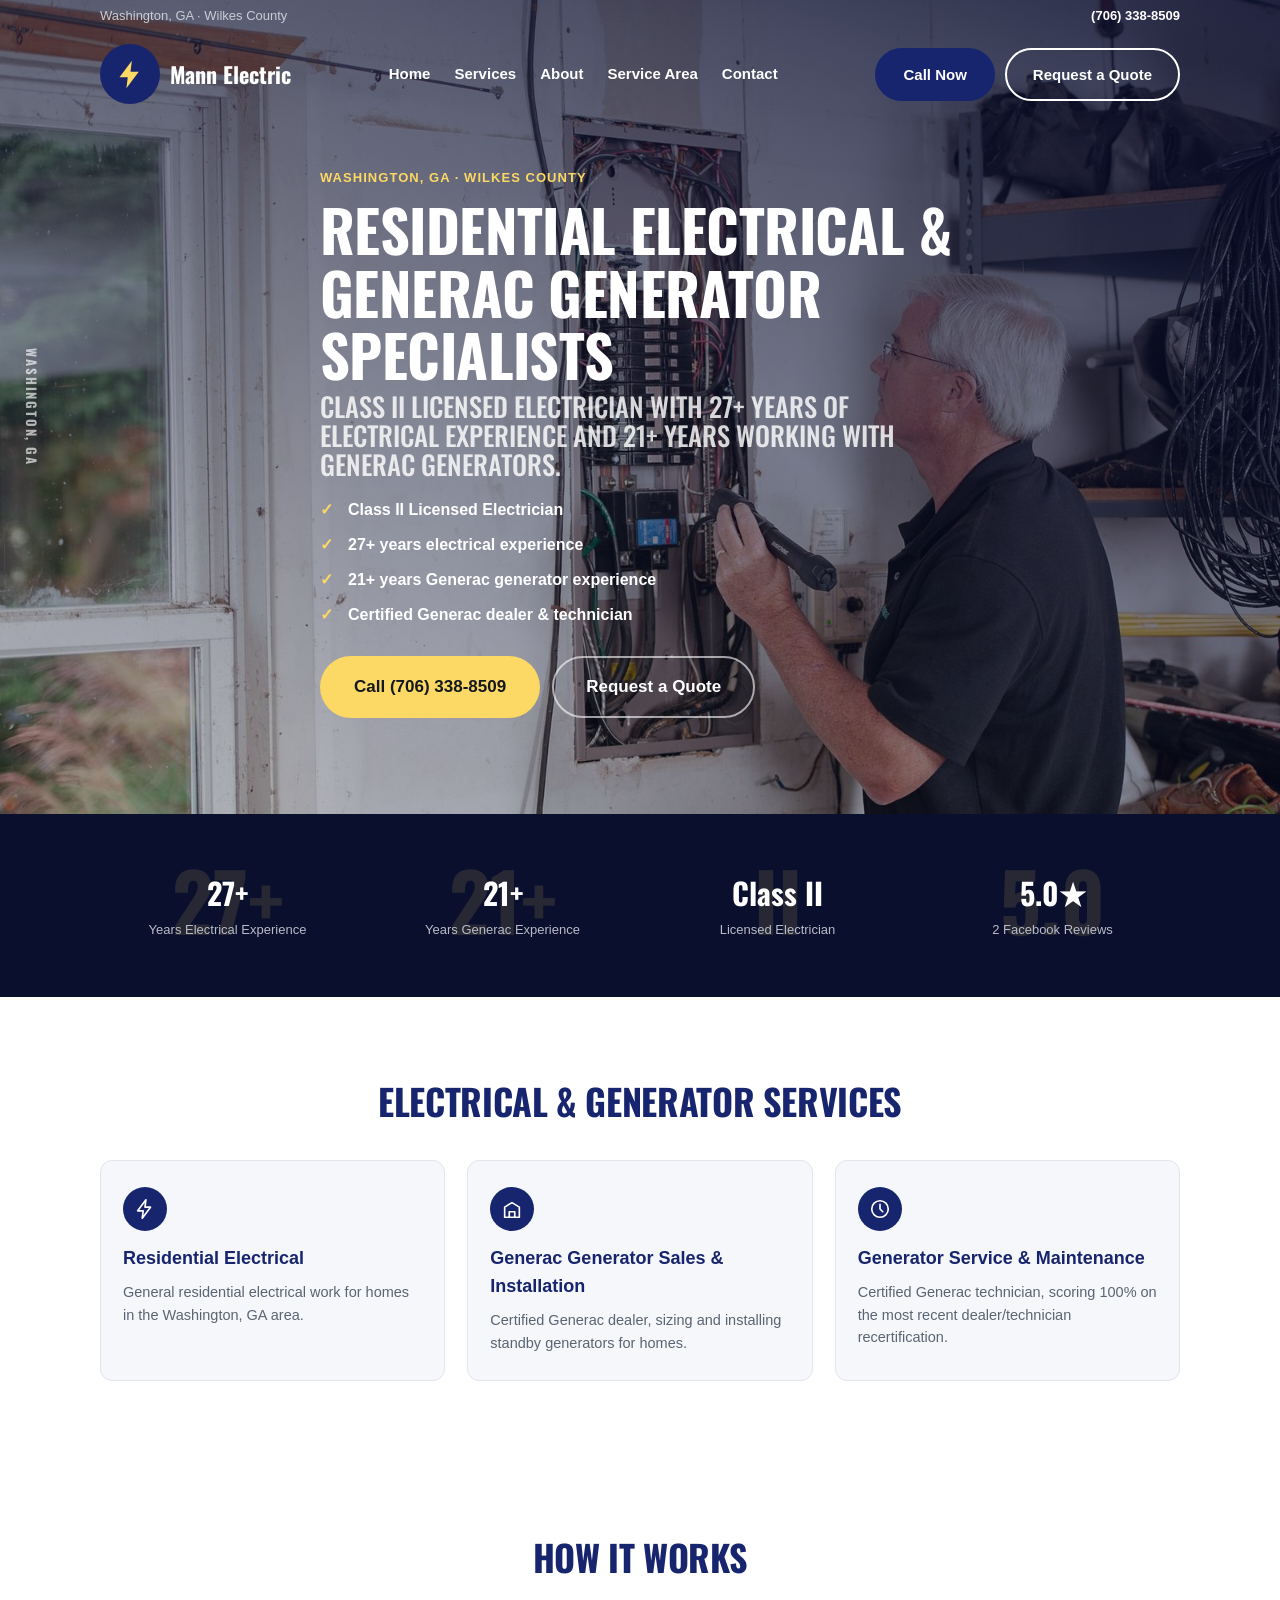
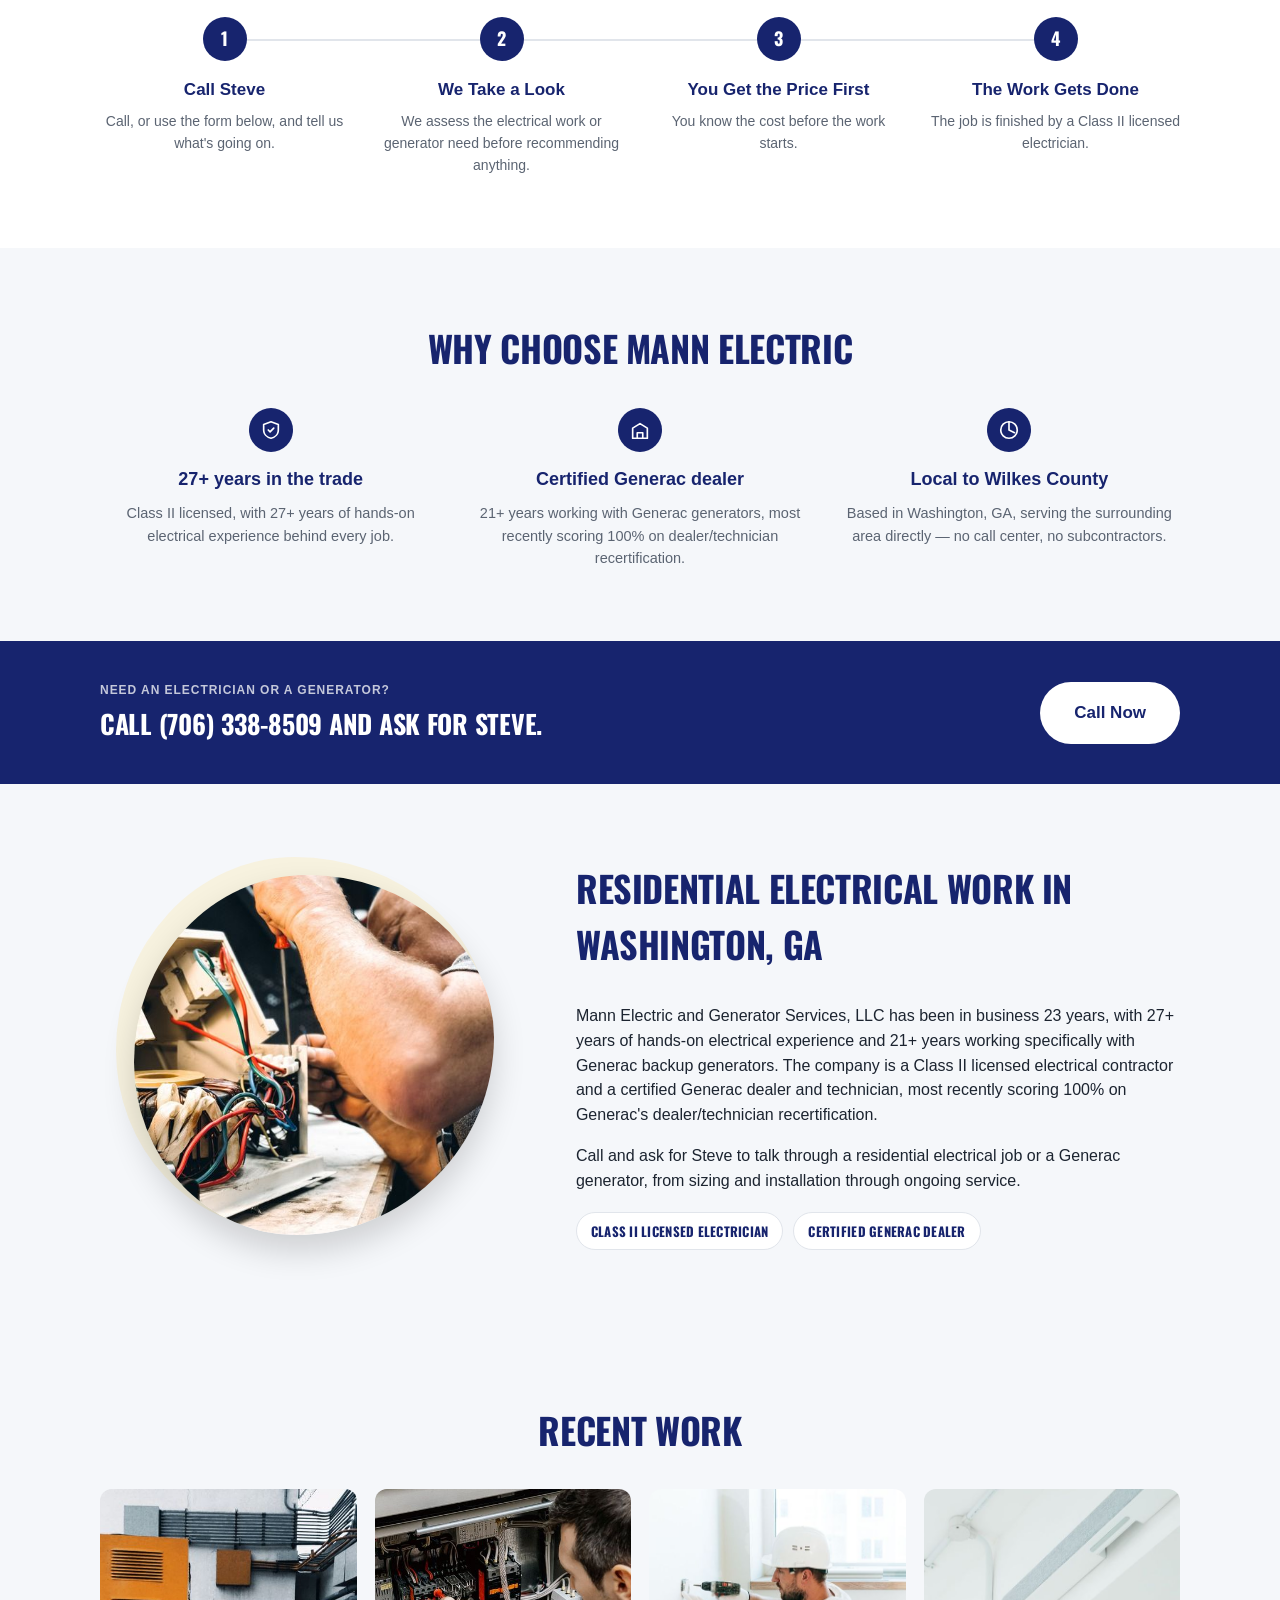
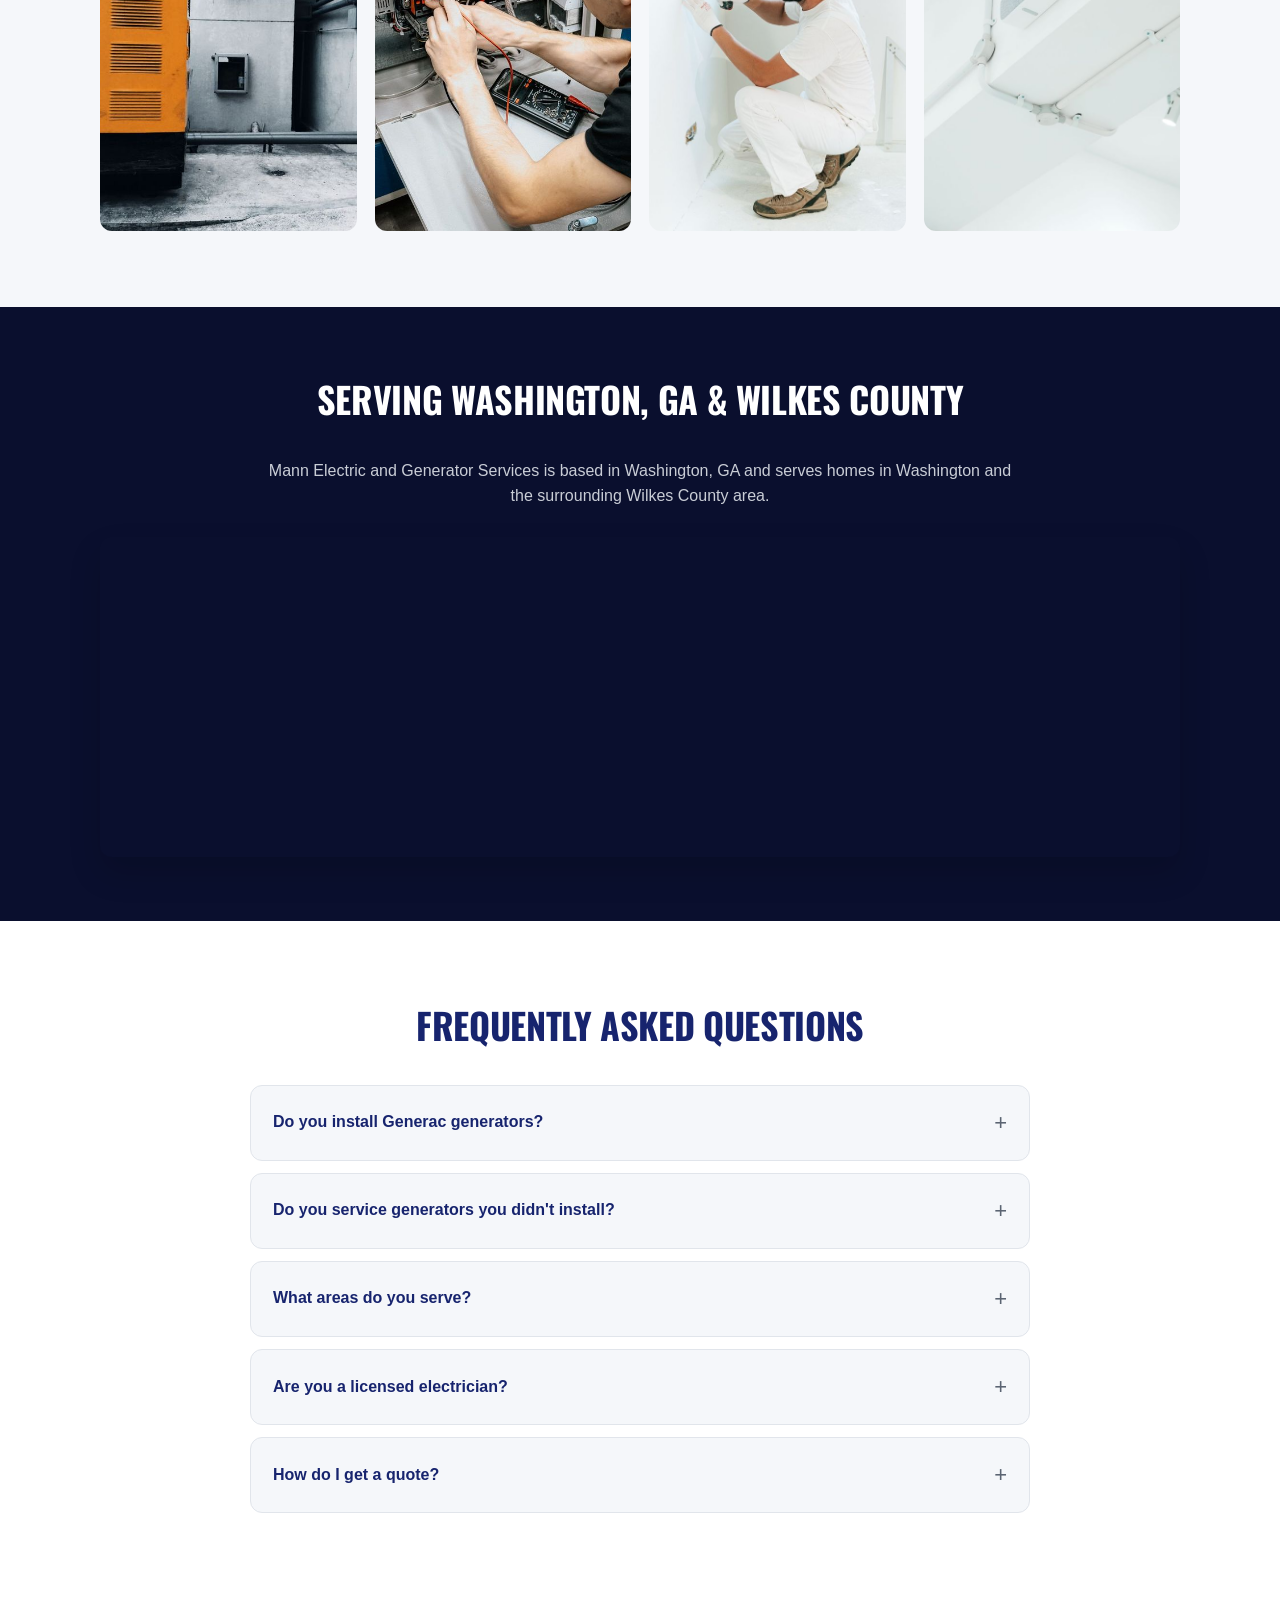
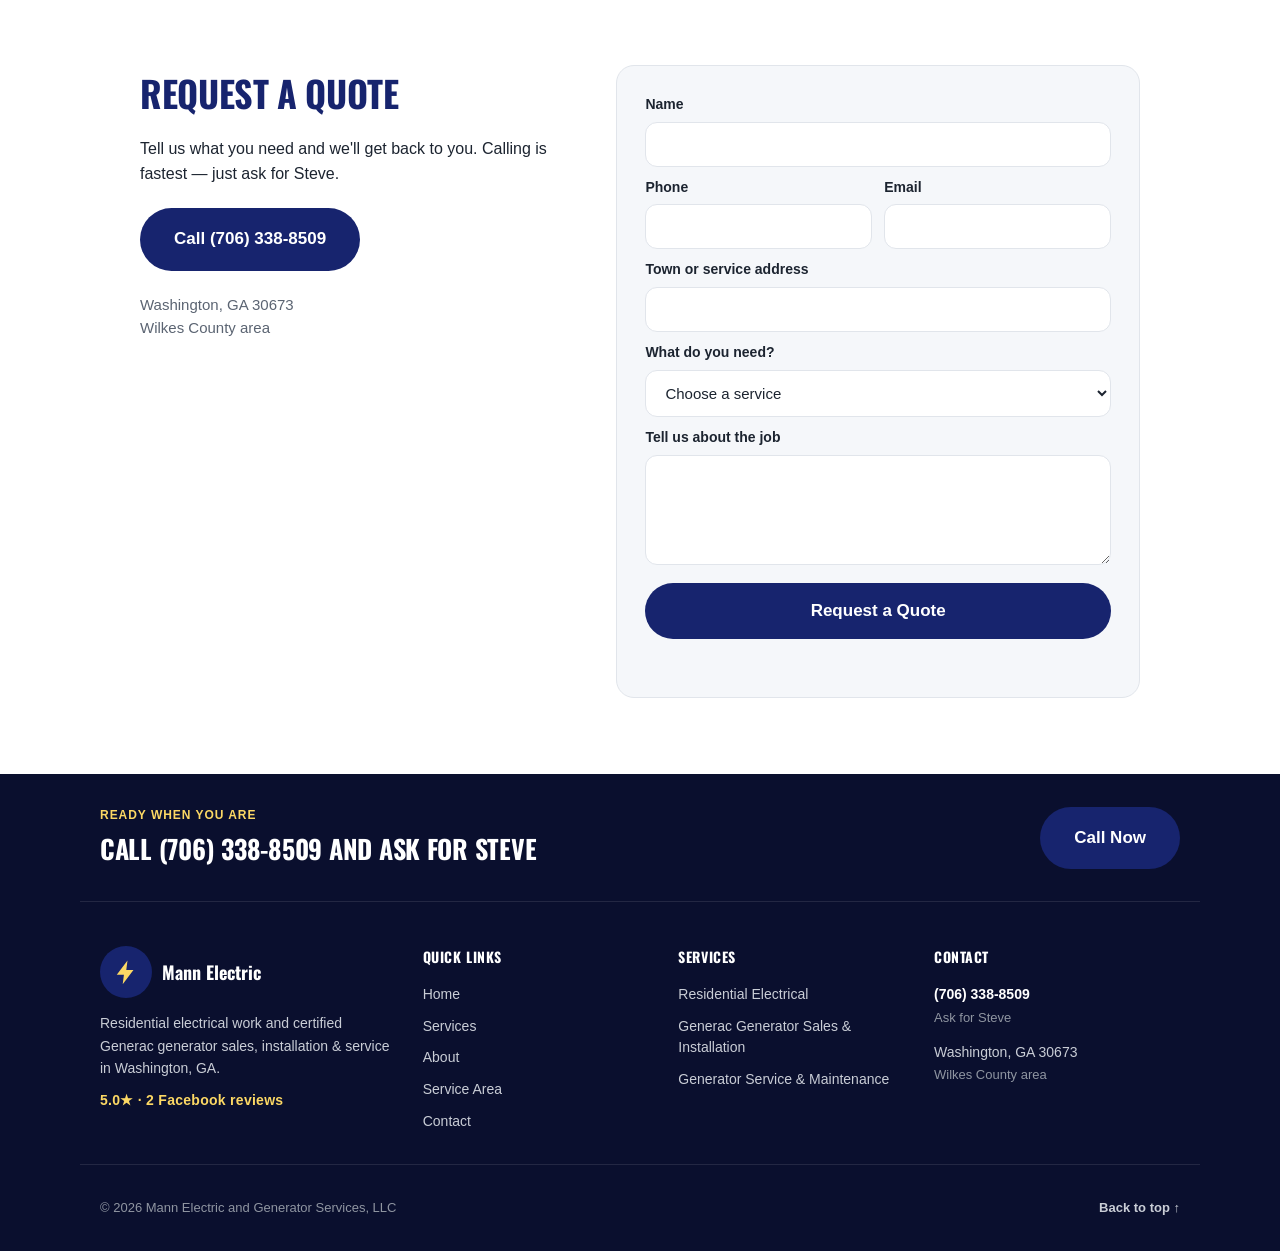
==== commit 0097a191: "Darken hero overlay gradient for better text legibility Co-Authored-By: Claude Sonnet 5 <noreply@ant" ====
--- a/index.html
+++ b/index.html
@@ -248,7 +248,7 @@
 }
 .hero::before {
   content: ""; position: absolute; inset: 0; z-index: 1; pointer-events: none;
-  background: linear-gradient(200deg, rgba(8,12,46,.62) 0%, rgba(8,12,46,.28) 50%, rgba(8,12,46,.08) 100%);
+  background: linear-gradient(200deg, rgba(8,12,46,.82) 0%, rgba(8,12,46,.5) 50%, rgba(8,12,46,.2) 100%);
 }
 .hero-inner {
   position: relative; z-index: 2;
